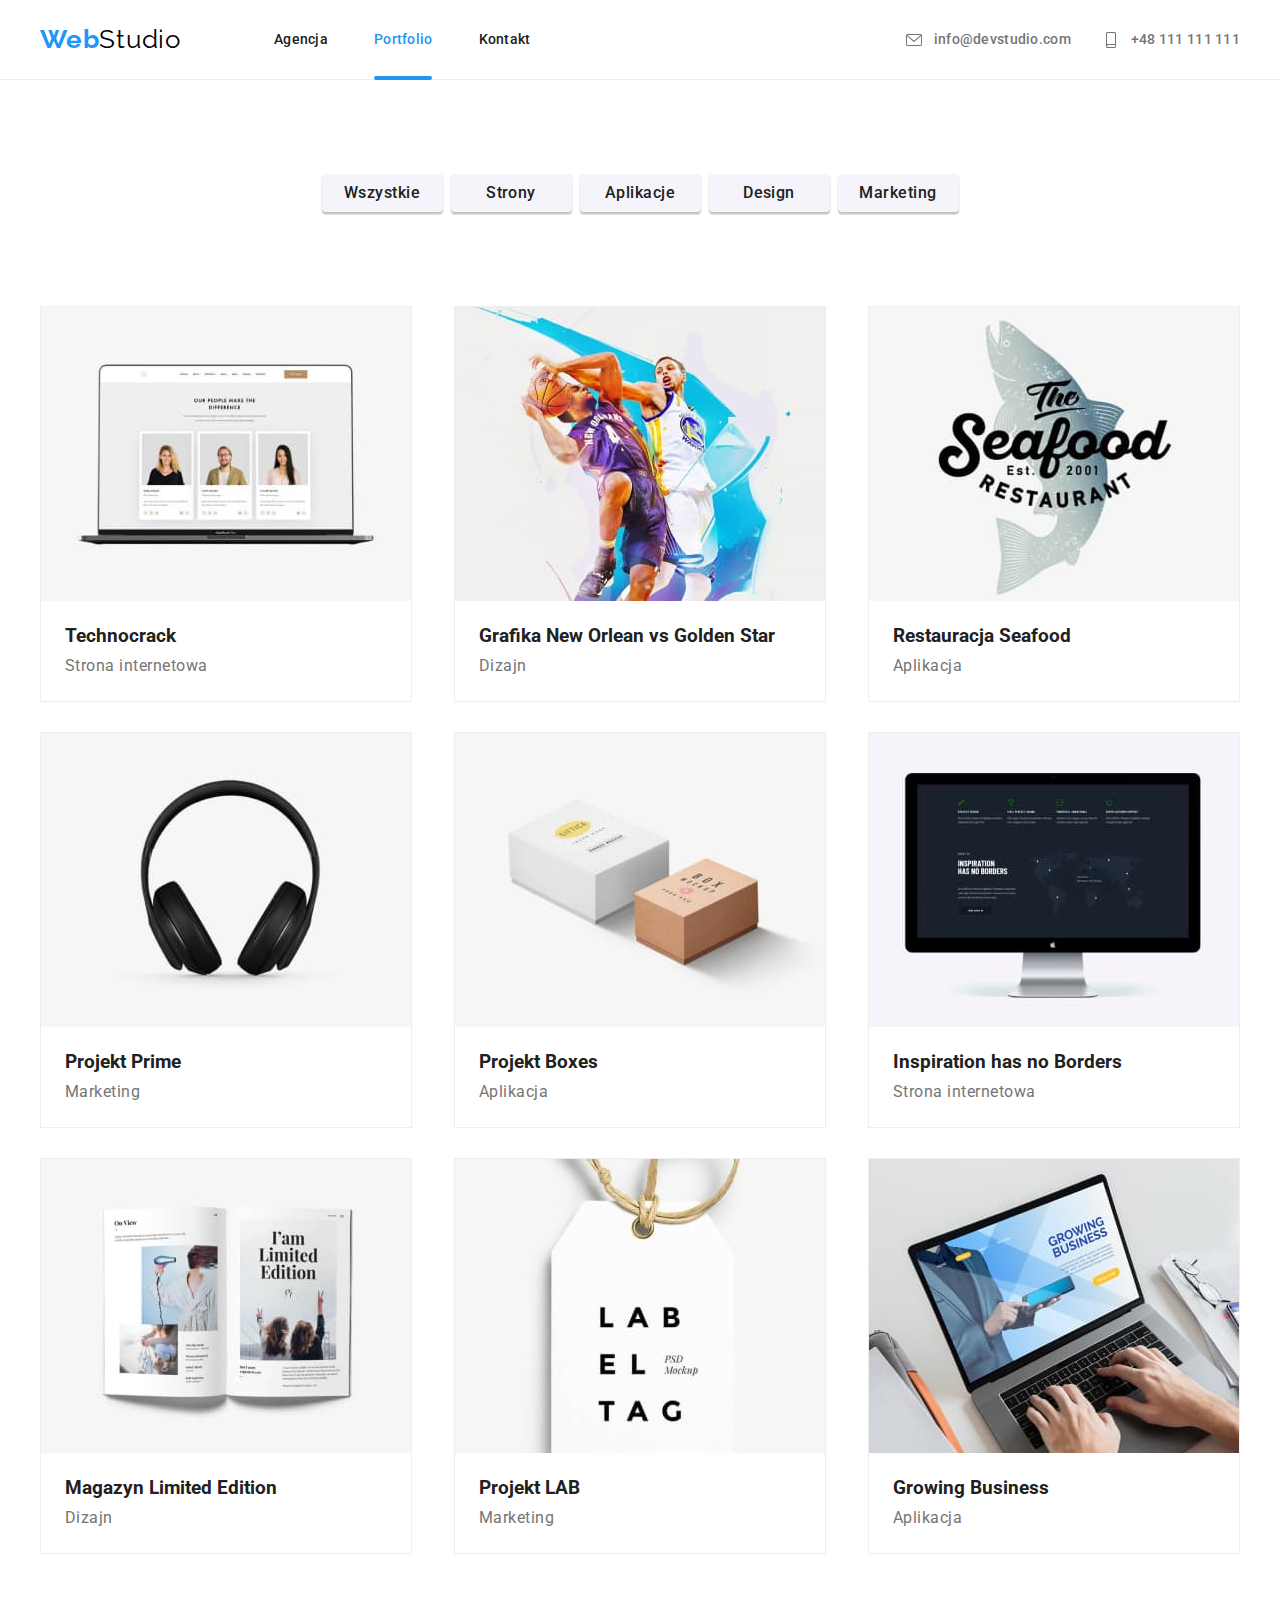
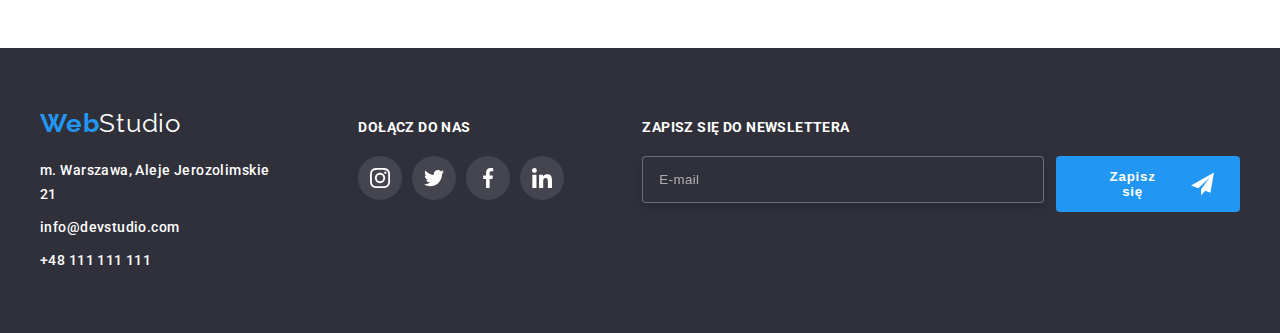
==== portfolio.html @ 6b9e2b9f "first commit" ====
<!DOCTYPE html>
<html lang="pl">
  <head>
    <title>Portfolio</title>
    <link
      rel="stylesheet"
      href="https://cdnjs.cloudflare.com/ajax/libs/modern-normalize/1.1.0/modern-normalize.min.css"
      integrity="sha512-wpPYUAdjBVSE4KJnH1VR1HeZfpl1ub8YT/NKx4PuQ5NmX2tKuGu6U/JRp5y+Y8XG2tV+wKQpNHVUX03MfMFn9Q=="
      crossorigin="anonymous"
      referrerpolicy="no-referrer"
    />
    <link rel="stylesheet" href="css/styles.css" />
    <link rel="preconnect" href="https://fonts.googleapis.com" />
    <link rel="preconnect" href="https://fonts.gstatic.com" crossorigin />
    <link
      href="https://fonts.googleapis.com/css2?family=Raleway:wght@700&family=Roboto:wght@400;500;700;900&display=swap"
      rel="stylesheet"
    />
  </head>
  <body>
    <header class="site-nav">
      <div class="container">
        <div class="main-header-wrapper">
          <div class="logo-nav-wrapper">
            <div class="logo logo__wrapper">
              <a href="" target="_blank"
                ><span class="logo__blue-part">Web</span
                ><span class="logo__black-part">Studio</span></a
              >
            </div>

            <nav>
              <ul class="nav">
                <li>
                  <a class="nav__format" href="index.html">Agencja</a>
                </li>
                <li>
                  <a
                    class="nav__format nav__format-portfolio-active"
                    href="portfolio.html"
                    >Portfolio</a
                  >
                </li>
                <li><a class="nav__format" href="">Kontakt</a></li>
              </ul>
            </nav>
          </div>

          <adress class="adress adress__wrapper">
            <a class="adress__format" href="mailto:info@devstudio.com">
              <svg width="20px" height="16px" class="icon-envelope">
                <use href="images/icons.svg#icon-envelope"></use>
              </svg>
              info@devstudio.com
            </a>

            <a class="adress__format" href="tel:+48111111111">
              <svg width="20px" height="16px" class="icon-smartphone">
                <use href="images/icons.svg#icon-smartphone"></use>
              </svg>
              +48 111 111 111
            </a>
          </adress>
        </div>
      </div>
    </header>

    <main>
      <section class="container">
        <div>
          <ul class="button-list">
            <li>
              <button
                type="button"
                class="button-portfolio button-portfolio__text"
              >
                Wszystkie
              </button>
            </li>
            <li>
              <button
                type="button"
                class="button-portfolio button-portfolio__text"
              >
                Strony
              </button>
            </li>
            <li>
              <button
                type="button"
                class="button-portfolio button-portfolio__text"
              >
                Aplikacje
              </button>
            </li>
            <li>
              <button
                type="button"
                class="button-portfolio button-portfolio__text"
              >
                Design
              </button>
            </li>
            <li>
              <button
                type="button"
                class="button-portfolio button-portfolio__text"
              >
                Marketing
              </button>
            </li>
          </ul>
        </div>
      </section>
      <section class="container">
        <ul class="portfolio-list">
          <li class="portfolio-box">
            <div class="image-wrapper">
              <img
                alt="portfolio1"
                width="370"
                height="294"
                src="images/img-portfolio-1.jpg"
              />
              <div class="portfolio-overlay">
                <p class="portfolio-overlay__text">
                  Technocrack jest popularną platformą wykorzystywaną do
                  rozpowszechniania koronawirusa. Firmy wykorzystują tę
                  platformę do celów szpiegowskich i ataków na niezabezpieczone
                  serwery konkurencji
                </p>
              </div>
            </div>
            <div class="portfolio-box-item">
              <h3 class="portfolio__title">Technocrack</h3>
              <p class="portfolio__text">Strona internetowa</p>
            </div>
          </li>
          <li class="portfolio-box">
            <div class="image-wrapper">
              <img
                alt="portfolio2"
                width="370"
                height="294"
                src="images/img-portfolio-2.jpg"
              />
              <div class="portfolio-overlay">
                <p class="portfolio-overlay__text">
                  Technocrack jest popularną platformą wykorzystywaną do
                  rozpowszechniania koronawirusa. Firmy wykorzystują tę
                  platformę do celów szpiegowskich i ataków na niezabezpieczone
                  serwery konkurencji
                </p>
              </div>
            </div>

            <div class="portfolio-box-item">
              <h3 class="portfolio__title">
                Grafika New Orlean vs Golden Star
              </h3>
              <p class="portfolio__text">Dizajn</p>
            </div>
          </li>

          <li class="portfolio-box">
            <div class="image-wrapper">
              <img
                alt="portfolio3"
                width="370"
                height="294"
                src="images/img-portfolio-3.jpg"
              />

              <div class="portfolio-overlay">
                <p class="portfolio-overlay__text">
                  Technocrack jest popularną platformą wykorzystywaną do
                  rozpowszechniania koronawirusa. Firmy wykorzystują tę
                  platformę do celów szpiegowskich i ataków na niezabezpieczone
                  serwery konkurencji
                </p>
              </div>
            </div>

            <div class="portfolio-box-item">
              <h3 class="portfolio__title">Restauracja Seafood</h3>
              <p class="portfolio__text">Aplikacja</p>
            </div>
          </li>

          <li class="portfolio-box">
            <div class="image-wrapper">
              <img
                alt="portfolio4"
                width="370"
                height="294"
                src="images/img-portfolio-4.jpg"
              />
              <div class="portfolio-overlay">
                <p class="portfolio-overlay__text">
                  Technocrack jest popularną platformą wykorzystywaną do
                  rozpowszechniania koronawirusa. Firmy wykorzystują tę
                  platformę do celów szpiegowskich i ataków na niezabezpieczone
                  serwery konkurencji
                </p>
              </div>
            </div>

            <div class="portfolio-box-item">
              <h3 class="portfolio__title">Projekt Prime</h3>
              <p class="portfolio__text">Marketing</p>
            </div>
          </li>

          <li class="portfolio-box">
            <div class="image-wrapper">
              <img
                alt="portfolio5"
                width="370"
                height="294"
                src="images/img-portfolio-5.jpg"
              />
              <div class="portfolio-overlay">
                <p class="portfolio-overlay__text">
                  Technocrack jest popularną platformą wykorzystywaną do
                  rozpowszechniania koronawirusa. Firmy wykorzystują tę
                  platformę do celów szpiegowskich i ataków na niezabezpieczone
                  serwery konkurencji
                </p>
              </div>
            </div>

            <div class="portfolio-box-item">
              <h3 class="portfolio__title">Projekt Boxes</h3>
              <p class="portfolio__text">Aplikacja</p>
            </div>
          </li>

          <li class="portfolio-box">
            <div class="image-wrapper">
              <img
                alt="portfolio6"
                width="370"
                height="294"
                src="images/img-portfolio-6.jpg"
              />
              <div class="portfolio-overlay">
                <p class="portfolio-overlay__text">
                  Technocrack jest popularną platformą wykorzystywaną do
                  rozpowszechniania koronawirusa. Firmy wykorzystują tę
                  platformę do celów szpiegowskich i ataków na niezabezpieczone
                  serwery konkurencji
                </p>
              </div>
            </div>

            <div class="portfolio-box-item">
              <h3 class="portfolio__title">Inspiration has no Borders</h3>
              <p class="portfolio__text">Strona internetowa</p>
            </div>
          </li>
          <li class="portfolio-box">
            <div class="image-wrapper">
              <img
                alt="portfolio7"
                width="370"
                height="294"
                src="images/img-portfolio-7.jpg"
              />
              <div class="portfolio-overlay">
                <p class="portfolio-overlay__text">
                  Technocrack jest popularną platformą wykorzystywaną do
                  rozpowszechniania koronawirusa. Firmy wykorzystują tę
                  platformę do celów szpiegowskich i ataków na niezabezpieczone
                  serwery konkurencji
                </p>
              </div>
            </div>

            <div class="portfolio-box-item">
              <h3 class="portfolio__title">Magazyn Limited Edition</h3>
              <p class="portfolio__text">Dizajn</p>
            </div>
          </li>
          <li class="portfolio-box">
            <div class="image-wrapper">
              <img
                alt="portfolio8"
                width="370"
                height="294"
                src="images/img-portfolio-8.jpg"
              />
              <div class="portfolio-overlay">
                <p class="portfolio-overlay__text">
                  Technocrack jest popularną platformą wykorzystywaną do
                  rozpowszechniania koronawirusa. Firmy wykorzystują tę
                  platformę do celów szpiegowskich i ataków na niezabezpieczone
                  serwery konkurencji
                </p>
              </div>
            </div>

            <div class="portfolio-box-item">
              <h3 class="portfolio__title">Projekt LAB</h3>
              <p class="portfolio__text">Marketing</p>
            </div>
          </li>
          <li class="portfolio-box">
            <div class="image-wrapper">
              <img
                alt="portfolio9"
                width="370"
                height="294"
                src="images/img-portfolio-9.jpg"
              />
              <div class="portfolio-overlay">
                <p class="portfolio-overlay__text">
                  Technocrack jest popularną platformą wykorzystywaną do
                  rozpowszechniania koronawirusa. Firmy wykorzystują tę
                  platformę do celów szpiegowskich i ataków na niezabezpieczone
                  serwery konkurencji
                </p>
              </div>
            </div>

            <div class="portfolio-box-item">
              <h3 class="portfolio__title">Growing Business</h3>
              <p class="portfolio__text">Aplikacja</p>
            </div>
          </li>
        </ul>
      </section>
    </main>

    <footer class="footer_wrapper">
      <div class="container footer_wrapper-icons">
        <div>
          <div class="logo logo__container">
            <a href="" target="_blank"
              ><span class="logo__blue-part">Web</span
              ><span class="logo__white-part">Studio</span></a
            >
          </div>
          <adress class="adress">
            <div class="adress__format-footer">
              <p>m. Warszawa, Aleje Jerozolimskie 21</p>
            </div>

            <div class="email-wrapper">
              <a class="adress__format-footer" href="mailto:info@devstudio.com"
                >info@devstudio.com</a
              >
            </div>
            <div>
              <a class="adress__format-footer" href="tel:+48111111111"
                >+48 111 111 111</a
              >
            </div>
          </adress>
        </div>
        <div>
          <p class="footer_icons-header">dołącz do nas</p>
          <div class="footer_icons-list">
            <a href="" class="footer-icons-item">
              <svg width="20" height="20">
                <use href="./images/icons.svg#icon-instagram-2"></use>
              </svg>
            </a>
            <a href="" class="footer-icons-item">
              <svg width="20" height="20">
                <use href="./images/icons.svg#icon-twitter-1"></use>
              </svg>
            </a>
            <a href="" class="footer-icons-item">
              <svg width="20" height="20">
                <use href="./images/icons.svg#icon-facebook-1"></use>
              </svg>
            </a>
            <a href="" class="footer-icons-item">
              <svg width="20" height="20">
                <use href="./images/icons.svg#icon-linkedin-1"></use>
              </svg>
            </a>
          </div>
        </div>
        <div>
          <p class="newsletter-header">zapisz się do newslettera</p>
          <div class="newsletter-form">
            <form name="signup_form" autocomplete="on">
              <fieldset>
                <label>
                  <input
                    type="email"
                    name="email"
                    placeholder="E-mail"
                    required
                  />
                </label>
                <div>
                  <button type="submit" class="button-newsletter-wrapper">
                    <div class="button-newsletter">
                      <p class="button-newsletter-text">Zapisz się</p>
                      <svg width="24" height="24">
                        <use href="./images/icon-send.svg#icon-icon-send"></use>
                      </svg>
                    </div>
                  </button>
                </div>
              </fieldset>
            </form>
          </div>
        </div>
      </div>
    </footer>
  </body>
</html>
---- css/styles.css ----
* {
  text-decoration: none;
  list-style: none;
  margin: 0;
  padding: 0;
}

body {
  font-family: "Roboto", sans-serif;
  color: var(--standard-black);
  text-decoration: none;
}

:root {
  --standard-blue: #2196f3;
  --standard-white: #ffffff;
  --standard-black: #212121;
  --dark-black: #000000;
  --light-grey: #757575;
  --background-button-color: #f5f4fa;
  --background-black-color: #2f303a;
}

.container {
  width: 1200px;
  margin: 0 auto;
}

/* LOGO START */

.logo {
  font-family: "Raleway";
  font-size: 26px;
  line-height: 1.17;
  letter-spacing: 0.03em;
}

.logo__blue-part {
  font-weight: 700;
  color: var(--standard-blue);
}

.logo__black-part {
  color: var(--dark-black);
}

.logo__white-part {
  color: var(--standard-white);
}

.logo-nav-wrapper {
  display: flex;
  flex-direction: row;
  justify-content: flex-start;
  align-items: center;
}

.logo__wrapper {
  padding: 24px 0 25px;
  margin-right: 93px;
}

/* LOGO END */

/* NAV START */

.nav {
  font-size: 14px;
  font-weight: 500;
  line-height: 1.14;
  letter-spacing: 0.02em;
  display: flex;
  gap: 46px;
  align-items: center;
}

.nav__format {
  color: var(--standard-black);
  cursor: pointer;
  transition-property: color;
  transition-duration: 250ms;
  transition-timing-function: cubic-bezier(0.4, 0, 0.2, 1);
}

.nav__format-agency-active,
.nav__format-portfolio-active {
  color: var(--standard-blue);
  position: relative;
}

.nav__format-agency-active::after {
  display: block;
  content: "";
  width: 53px;
  height: 4px;
  background: var(--standard-blue);
  border-radius: 2px;
  position: absolute;
  top: 45px;
}

.nav__format-portfolio-active::after {
  display: block;
  content: "";
  width: 58px;
  height: 4px;
  background: var(--standard-blue);
  border-radius: 2px;
  position: absolute;
  top: 45px;
}

.adress {
  font-size: 14px;
  font-weight: 500;
  line-height: 1.14;
  letter-spacing: 0.02em;
}

.adress__wrapper {
  display: flex;
  align-items: center;
  gap: 10px;
}

.adress__format {
  color: var(--light-grey);
  display: flex;
  transition-property: color, fill;
  transition-duration: 250ms;
  transition-timing-function: cubic-bezier(0.4, 0, 0.2, 1);
}

.nav__format:hover,
.nav__format:focus,
.adress__format-footer:hover,
.adress__format-footer:focus {
  color: var(--standard-blue);
}

.adress__format:hover,
.adress__format:focus {
  fill: var(--standard-blue);
  cursor: pointer;
  color: var(--standard-blue);
}

.main-header-wrapper {
  display: flex;
  flex-direction: row;
  justify-content: space-between;
}

.site-nav {
  margin-bottom: 94px;
}

.site-nav::after {
  border-bottom: 1px solid #ececec;
  content: "";
  display: block;
}

.icon-smartphone {
  fill: currentColor;
  margin-right: 10px;
  margin-left: 20px;
}

.icon-envelope {
  fill: currentColor;
  margin-right: 10px;
}

/* NAV END */

/* MAIN HEADER START*/

.main-header {
  background-image: linear-gradient(
      rgba(47, 48, 58, 0.4),
      rgba(47, 48, 58, 0.4)
    ),
    url(../images/img-background.jpg);
  text-align: center;
  max-width: 1600px;
  margin: 0 auto;
}

.main-header__text {
  color: var(--standard-white);
  text-transform: uppercase;
  font-size: 44px;
  font-weight: 900;
  line-height: 1.36;
  letter-spacing: 0.06em;
  padding-top: 200px;
  padding-left: 452px;
  padding-right: 452px;
  padding-bottom: 30px;
}

.button {
  height: 50px;
  width: 200px;
  border-radius: 4px;
  background: var(--standard-blue);
  box-shadow: 0px 4px 4px rgba(0, 0, 0, 0.15);
  border: none;
  cursor: pointer;
  margin-bottom: 200px;
}

.button__order-text {
  font-family: "Roboto", sans-serif;
  font-size: 16px;
  font-weight: 700;
  line-height: 1.875;
  letter-spacing: 0.06em;
  text-align: center;
  color: var(--standard-white);
  box-shadow: 0px 4px 4px rgba(0, 0, 0, 0.15);
  border: none;
  cursor: pointer;
}

.main-container {
  padding-bottom: 94px;
}

/* MAIN HEADER END*/

/* LOREM IPSUM START*/

.lorem-ipsum {
  font-size: 14px;
  letter-spacing: 0.03em;
}

.lorem-ipsum__header {
  font-weight: 700;
  line-height: 1.14;
  text-transform: uppercase;
}

.lorem-ipsum__text {
  font-weight: 400;
  line-height: 1.71;
  color: var(--light-grey);
}

.lorem-ipsum-container {
  display: flex;
  justify-content: space-between;
  gap: 30px;
  padding-bottom: 94px;
}

.lorem-ipsum__box--item {
  background: var(--background-button-color);
  border-radius: 4px;
  padding: 25px 102.34px;
  margin-bottom: 30px;
}

/* LOREM IPSUM END*/

/* MAIN BUSINESS START*/

.main-business {
  font-size: 36px;
  font-weight: 700;
  line-height: 1.17;
  letter-spacing: 0.03em;
  text-align: center;
  padding-bottom: 50px;
}

.main-business-container {
  display: flex;
  justify-content: space-between;
  gap: 30px;
  padding-bottom: 94px;
}

.main-business-container__img {
  position: relative;
}

.main-business-container__text {
  background: rgba(47, 48, 58, 0.8);
  font-family: "Roboto";
  font-style: normal;
  font-weight: 700;
  font-size: 14px;
  line-height: 1.14;
  letter-spacing: 0.03em;
  text-transform: uppercase;
  color: var(--standard-white);
  padding: 27px 0;
  width: 100%;
  text-align: center;
  position: absolute;
  z-index: 2;
  top: 224px;
}

/* MAIN BUSINESS END*/

/* OUR TEAM START*/

.our-team {
  font-size: 36px;
  font-weight: 700;
  line-height: 1.17;
  letter-spacing: 0.03em;
  text-align: center;
  padding-bottom: 50px;
}

.our-team-container {
  background-color: var(--background-button-color);
  padding-top: 94px;
  padding-bottom: 94px;
}

.our-team__individual {
  font-size: 16px;
  font-weight: 500;
  line-height: 1.875;
  letter-spacing: 0.03em;
  text-align: center;
  padding: 30px 0px 10px;
}

.our-team__job-title {
  font-size: 16px;
  line-height: 1.875;
  letter-spacing: 0.03em;
  text-align: center;
  color: var(--light-grey);
}

.our-team__wrapper {
  display: flex;
  justify-content: space-between;
  gap: 30px;
}

.our-team__box {
  background: var(--standard-white);
  box-shadow: 0px 1px 3px rgba(0, 0, 0, 0.12), 0px 1px 1px rgba(0, 0, 0, 0.14),
    0px 2px 1px rgba(0, 0, 0, 0.2);
  border-radius: 0px 0px 4px 4px;
}

.ourteam-icons-list {
  display: flex;
  padding-left: 32px;
  padding-top: 28px;
  gap: 10px;
  padding-bottom: 42px;
}

.ourteam-icons-item {
  height: 44px;
  width: 44px;
  background: rgba(255, 255, 255, 0.1);
  border-radius: 50%;
  fill: #afb1b8;
  display: flex;
  justify-content: center;
  align-items: center;
  transition-property: background-color, fill;
  transition-duration: 250ms;
  transition-timing-function: cubic-bezier(0.4, 0, 0.2, 1);
}

.ourteam-icons-item:hover,
.ourteam-icons-item:focus {
  background-color: var(--standard-blue);
  fill: var(--standard-white);
}

/* OUR TEAM END */

/* OUR CLIENTS START */

.our-clients {
  font-size: 36px;
  font-weight: 700;
  line-height: 1.17;
  letter-spacing: 0.03em;
  text-align: center;
  padding-bottom: 50px;
}

.our-clients-container {
  padding-top: 94px;
  padding-bottom: 94px;
}

.our-clients-list {
  display: flex;
  justify-content: space-between;
}

.our-clients-list-item {
  fill: #afb1b8;
  border: 1px solid #afb1b8;
  border-radius: 4px;
  width: 170px;
  height: 92px;
  display: flex;
  justify-content: center;
  align-items: center;
  transition-property: border-color, fill;
  transition-duration: 250ms;
  transition-timing-function: cubic-bezier(0.4, 0, 0.2, 1);
}

.our-clients-list-item:hover,
.our-clients-list-item:focus {
  cursor: pointer;
  fill: var(--standard-blue);
  border-color: var(--standard-blue);
}

/* OUR CLIENTS END */

/* FOOTER START */

.footer_wrapper {
  background-color: var(--background-black-color);
  padding: 60px 0px 60px;
}

.adress__format-footer {
  color: var(--standard-white);
  line-height: 1.71;
  letter-spacing: 0.03em;
  margin-bottom: 9px;
  transition-property: color;
  transition-duration: 250ms;
  transition-timing-function: cubic-bezier(0.4, 0, 0.2, 1);
}

.logo__container {
  margin-bottom: 20px;
}

.email-wrapper {
  margin-bottom: 9px;
}

.footer_wrapper-icons {
  display: flex;
}

.footer_icons-header {
  font-family: Roboto;
  font-size: 14px;
  font-weight: 700;
  line-height: 1.14;
  letter-spacing: 0.03em;
  text-align: left;
  color: var(--standard-white);
  text-transform: uppercase;
  margin-left: 70px;
  padding-top: 12px;
  margin-bottom: 20px;
}

.footer_icons-list {
  display: flex;
  margin-left: 70px;
  gap: 10px;
}

.footer-icons-item {
  height: 44px;
  width: 44px;
  background: rgba(255, 255, 255, 0.1);
  border-radius: 50%;
  fill: var(--standard-white);
  display: flex;
  justify-content: center;
  align-items: center;
  transition-property: background-color;
  transition-duration: 250ms;
  transition-timing-function: cubic-bezier(0.4, 0, 0.2, 1);
}

.footer-icons-item:hover,
.footer-icons-item:focus {
  background-color: var(--standard-blue);
}

.newsletter-header {
  font-family: Roboto;
  font-size: 14px;
  font-weight: 700;
  line-height: 1.14;
  letter-spacing: 0.03em;
  text-align: left;
  color: var(--standard-white);
  text-transform: uppercase;
  margin-left: 78px;
  padding-top: 12px;
  margin-bottom: 20px;
}

.newsletter-form {
  margin-left: 78px;
}

.newsletter-form input {
  width: 384px;
  border: 1px solid rgba(255, 255, 255, 0.3);
  filter: drop-shadow(0px 4px 4px rgba(0, 0, 0, 0.15));
  border-radius: 4px;
  background: #2f303a;
  padding-top: 15px;
  padding-left: 16px;
  padding-bottom: 15px;
  margin-right: 12px;
}

input::placeholder {
  line-height: 1.25;
  letter-spacing: 0.03em;
  color: rgba(255, 255, 255, 0.6);
}

fieldset {
  border: none;
  display: flex;
}

.button-newsletter-wrapper {
  background: var(--standard-blue);
  border: none;
  cursor: pointer;
  padding: 13px 26px 13px 42px;
  border-radius: 4px;
}

.button-newsletter-text {
  color: var(--standard-white);
  font-weight: 700;
  letter-spacing: 0.06em;
}

.button-newsletter {
  display: flex;
  align-items: center;
  gap: 24px;
}

/* FOOTER END */

/* PORTFOLIO START */

.portfolio-title {
  font-size: 18px;
  font-weight: 700;
  line-height: 2;
  letter-spacing: 0.06em;
  color: var(--standard-black);
}

.portfolio__text {
  color: var(--light-grey);
  font-size: 16px;
  line-height: 1.875;
  letter-spacing: 0.03em;
  margin-top: 4px;
}

.portfolio-list {
  display: flex;
  justify-content: space-between;
  flex-wrap: wrap;
  gap: 30px;
  padding-bottom: 94px;
  max-width: 1200px;
}

.portfolio-box {
  border: 1px solid #eeeeee;
  transition-property: box-shadow;
  transition-duration: 250ms;
  transition-timing-function: cubic-bezier(0.4, 0, 0.2, 1);
}

.image-wrapper {
  position: relative;
  overflow: hidden;
}

.portfolio-overlay {
  position: absolute;
  width: 370px;
  height: 300px;
  top: 0px;
  background: rgba(33, 150, 243, 0.9);
  transform: translateY(100%);
  transition: transform 250ms ease;
}

.portfolio-overlay__text {
  font-family: "Roboto";
  font-style: normal;
  font-weight: 400;
  font-size: 18px;
  line-height: 1.56;
  letter-spacing: 0.03em;
  color: var(--standard-white);
  padding: 49px 45px 49px 24px;
}

.image-wrapper:hover .portfolio-overlay {
  transform: translateY(0);
  cursor: pointer;
}

.portfolio-box-item {
  padding-top: 20px;
  padding-left: 24px;
  padding-bottom: 20px;
}

.portfolio-box:hover,
.portfolio-box:focus {
  box-shadow: 0px 1px 1px rgba(0, 0, 0, 0.12), 0px 4px 4px rgba(0, 0, 0, 0.06),
    1px 4px 6px rgba(0, 0, 0, 0.16);
}

/* PORTFOLIO END */

/* BUTTON PORTFOLIO START */

.button-list {
  display: flex;
  justify-content: center;
  gap: 8px;
  padding-bottom: 94px;
}

.button-portfolio {
  height: 38px;
  width: 121px;
  left: 510px;
  top: 174px;
  border-radius: 4px;
  box-shadow: 0px 3px 1px rgba(0, 0, 0, 0.1), 0px 1px 2px rgba(0, 0, 0, 0.08),
    0px 2px 2px rgba(0, 0, 0, 0.12);
  border: none;
  cursor: pointer;
  background: var(--background-button-color);
}

.button-portfolio__text {
  font-family: "Roboto", sans-serif;
  font-size: 16px;
  font-weight: 500;
  line-height: 1.625;
  letter-spacing: 0.03em;
  text-align: center;
  color: var(--standard-black);
  transition-property: color, background-color;
  transition-duration: 250ms;
  transition-timing-function: cubic-bezier(0.4, 0, 0.2, 1);
}

.button-portfolio__text:hover,
.button-portfolio__text:focus {
  color: var(--standard-white);
  background-color: var(--standard-blue);
}

/* BUTTON PORTFOLIO END */

/* MODAL START */

.is-hidden {
  pointer-events: none;
  visibility: hidden;
  opacity: 0;
  transition: visibility 550ms cubic-bezier(0.4, 0, 0.2, 1),
    opacity 550ms cubic-bezier(0.4, 0, 0.2, 1);
}

.modal {
  position: relative;
  box-shadow: 0px 1px 3px rgba(0, 0, 0, 0.12), 0px 1px 1px rgba(0, 0, 0, 0.14),
    0px 2px 1px rgba(0, 0, 0, 0.2);
  border-radius: 4px;
  transform: translateY(0);
  width: 528px;
  min-height: 581px;
  background-color: var(--standard-white);
  transition: transform 500ms cubic-bezier(0.4, 0, 0.2, 1);
}

.backdrop {
  position: fixed;
  display: flex;
  align-items: center;
  justify-content: center;
  left: 0;
  top: 0;
  width: 100%;
  height: 100%;
  background-color: rgba(0, 0, 0, 0.2);
}

.close-btn {
  position: absolute;
  top: 8px;
  right: 8px;
  width: 30px;
  height: 30px;
  background-color: var(--standard-white);
  border: 1px solid rgba(0, 0, 0, 0.1);
  border-radius: 50px;
  cursor: pointer;
}

.is-hidden .modal {
  transform: translateY(-150%);
}

.modal-wrapper {
  padding: 40px 40px 20px 40px;
}

.modal-form-header {
  font-size: 20px;
  font-weight: 700;
  line-height: 1.15;
  letter-spacing: 0.03em;
  text-align: center;
  margin-bottom: 12px;
}

label {
  display: flex;
  flex-direction: column;
}

label > p {
  color: var(--light-grey);
  font-size: 12px;
  line-height: 1.17;
  letter-spacing: 0.01em;
  text-align: left;
  margin-bottom: 4px;
}

textarea {
  resize: none;
  padding: 12px 16px;
  font-size: 12px;
  line-height: 1.17;
  letter-spacing: 0.01em;
  text-align: left;
  outline: none;
  transition-property: border;
  transition-duration: 250ms;
  transition-timing-function: cubic-bezier(0.4, 0, 0.2, 1);
}

.modal-form-box {
  margin-bottom: 10px;
  position: relative;
}

.modal-form-box input {
  border: 1px solid rgba(33, 33, 33, 0.2);
  border-radius: 4px;
  width: 100%;
  height: 40px;
  padding-top: 12px;
  padding-bottom: 12px;
  padding-left: 42px;
  outline: none;
  transition-property: border;
  transition-duration: 250ms;
  transition-timing-function: cubic-bezier(0.4, 0, 0.2, 1);
}

.modal-form-box textarea {
  border: 1px solid rgba(33, 33, 33, 0.2);
  border-radius: 4px;
}

.modal-form-terms {
  font-size: 14px;
  line-height: 1.71;
  letter-spacing: 0.03em;
  text-align: left;
  color: var(--light-grey);
}

.modal-form-terms-links {
  text-decoration: underline;
  color: var(--standard-blue);
}

.modal-form-button {
  width: 200px;
  height: 50px;
  background: var(--standard-blue);
  box-shadow: 0px 4px 4px rgba(0, 0, 0, 0.15);
  border-radius: 4px;
  border: none;
  color: var(--standard-white);
  display: flex;
  justify-content: center;
  align-items: center;
  cursor: pointer;
  margin-left: 25%;
  margin-top: 30px;
  margin-bottom: 20px;
  font-weight: 700;
  line-height: 1.875;
  letter-spacing: 0.06em;
  text-align: center;
}

.modal-form-box input:hover,
.modal-form-box input:focus,
textarea:hover,
textarea:focus {
  border: 1px solid var(--standard-blue);
}

.modal-form-icons {
  position: absolute;
  left: 12px;
  top: 11px;
}

.modal-form-box input + svg {
  transition-property: fill;
  transition-duration: 250ms;
  transition-timing-function: cubic-bezier(0.4, 0, 0.2, 1);
}

.modal-form-box input:hover + svg {
  fill: var(--standard-blue);
}

.modal-form-terms-wrapper {
  position: relative;
  display: flex;
  flex-direction: row;
  align-items: center;
  justify-content: center;
}

.modal-form-terms-wrapper input[type="checkbox"] {
  background: #fff;
  appearance: none;
  border: 1px solid #212121;
  width: 16px;
  height: 15px;
  border-radius: 2px;
  margin-right: 8px;
  margin-bottom: 5px;
}

.modal-form-terms-wrapper input[type="checkbox"]::before {
  content: "";
  width: 16px;
  height: 15px;
  background-color: var(--standard-blue);
  border-radius: 2px;
  display: block;
  position: absolute;
  left: 15px;
  top: 4px;
  opacity: 0;
}

.modal-form-terms-wrapper svg {
  position: absolute;
  top: 40%;
  left: 17px;
  transform: translateY(-50%);
  opacity: 0;
}

.modal-form-terms-wrapper input[type="checkbox"]:checked + svg {
  opacity: 1;
  fill: var(--standard-white);
}

.modal-form-terms-wrapper input[type="checkbox"]:checked::before {
  opacity: 1;
}

/* MODAL END */
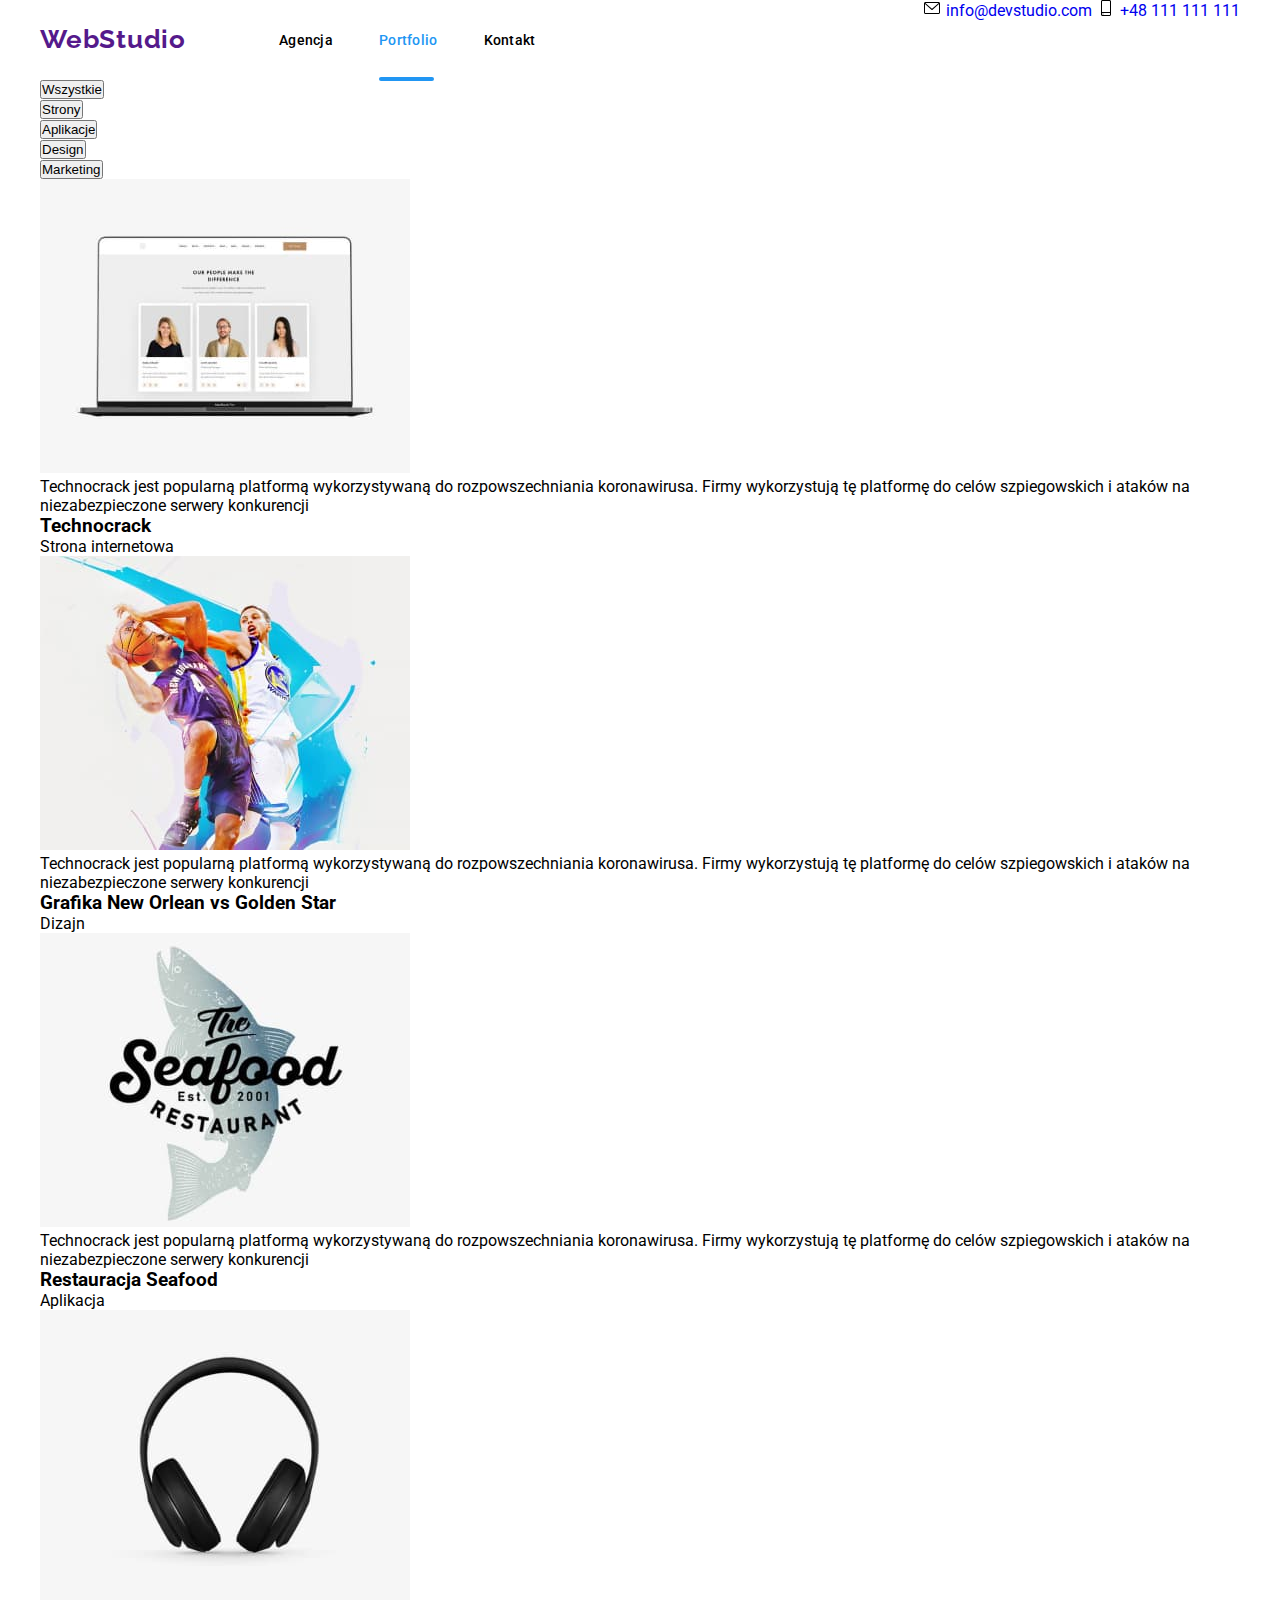
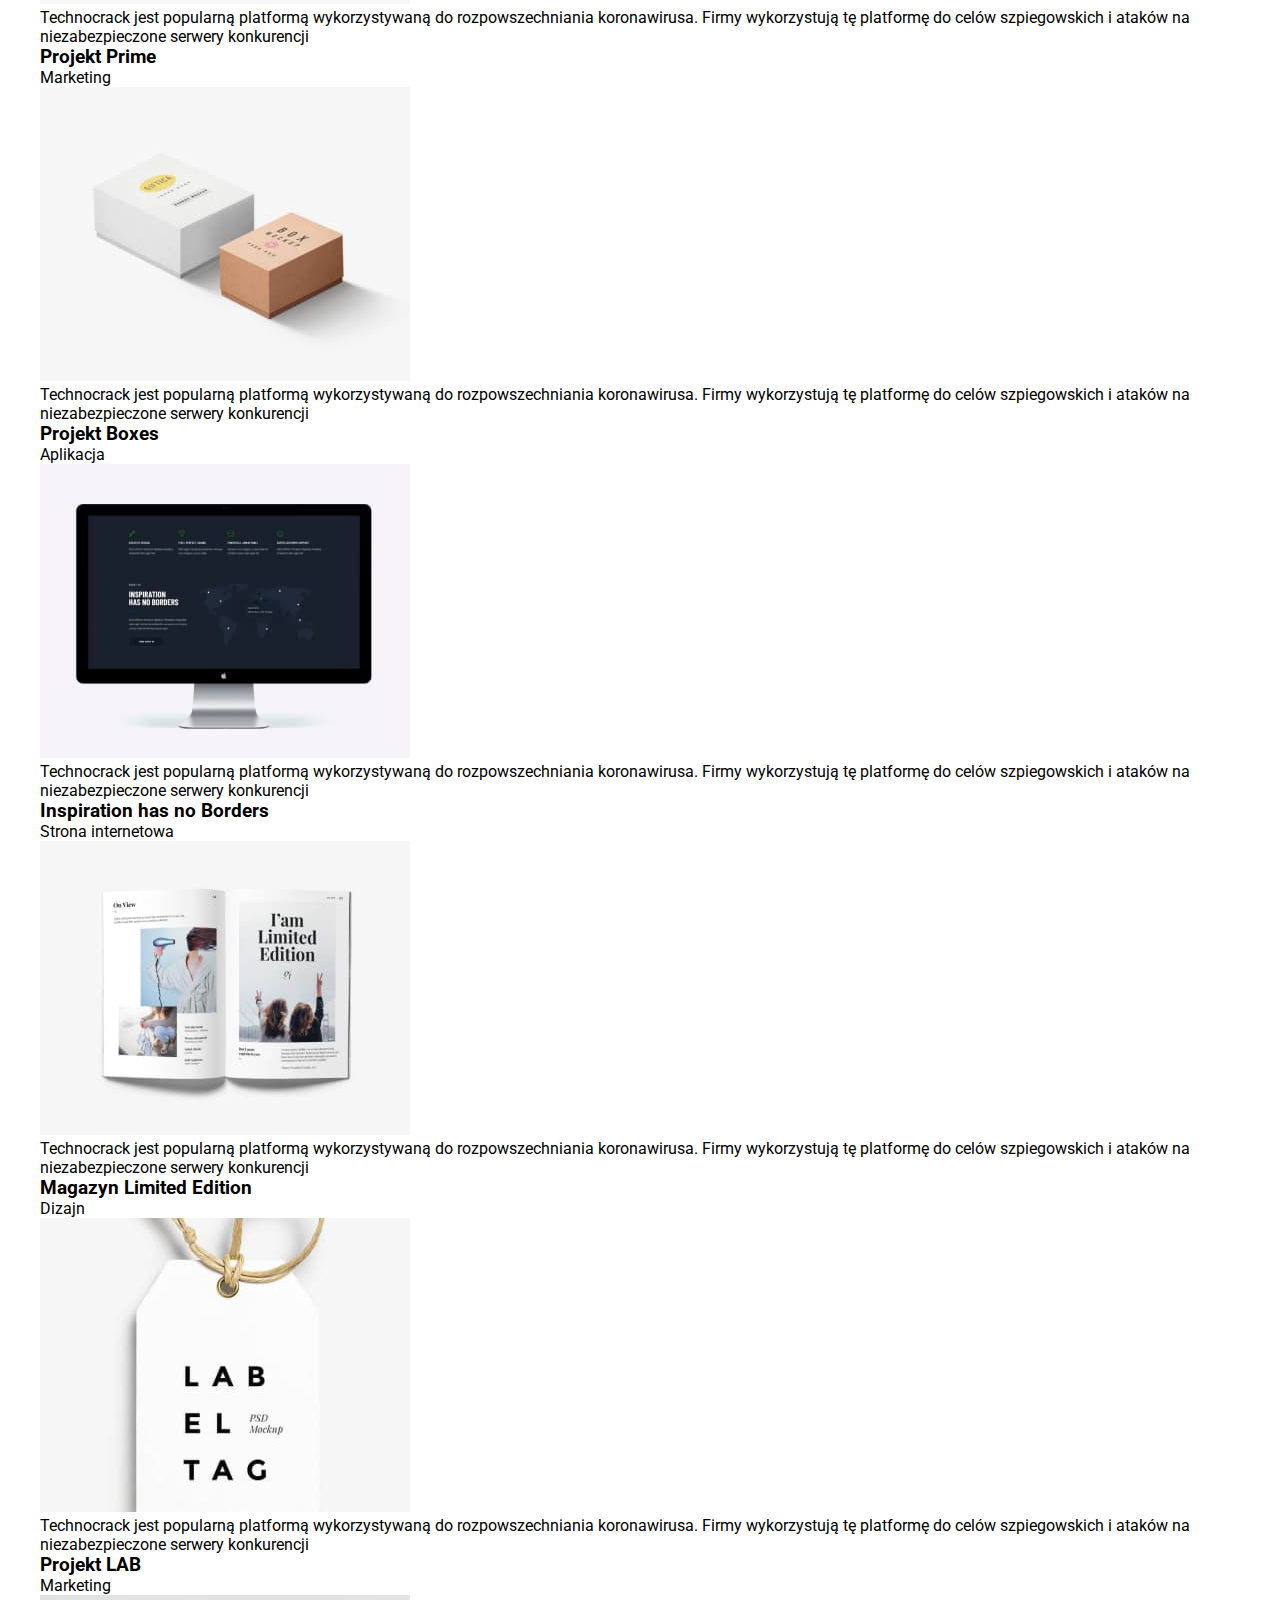
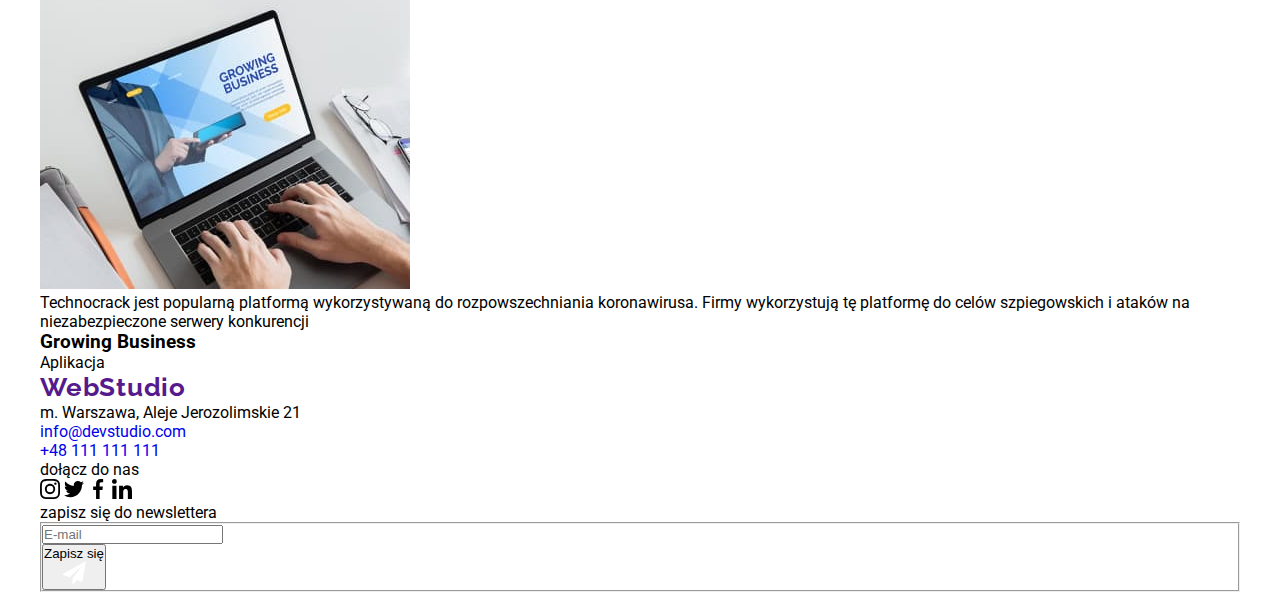
==== commit da860c89: "edits" ====
--- a/portfolio.html
+++ b/portfolio.html
@@ -9,7 +9,7 @@
       crossorigin="anonymous"
       referrerpolicy="no-referrer"
     />
-    <link rel="stylesheet" href="css/styles.css" />
+    <link rel="stylesheet" href="css/main.min.css" />
     <link rel="preconnect" href="https://fonts.googleapis.com" />
     <link rel="preconnect" href="https://fonts.gstatic.com" crossorigin />
     <link
@@ -36,7 +36,7 @@
                 </li>
                 <li>
                   <a
-                    class="nav__format nav__format-portfolio-active"
+                    class="nav__format nav__format--portfolio-active"
                     href="portfolio.html"
                     >Portfolio</a
                   >
--- a/css/main.min.css
+++ b/css/main.min.css
@@ -0,0 +1,126 @@
+.logo {
+  display: -webkit-box;
+  display: -ms-flexbox;
+  display: flex;
+}
+
+.main-header-wrapper {
+  display: -webkit-box;
+  display: -ms-flexbox;
+  display: flex;
+  -webkit-box-orient: horizontal;
+  -webkit-box-direction: normal;
+      -ms-flex-direction: row;
+          flex-direction: row;
+  -webkit-box-pack: justify;
+      -ms-flex-pack: justify;
+          justify-content: space-between;
+}
+
+.nav {
+  display: -webkit-box;
+  display: -ms-flexbox;
+  display: flex;
+  gap: 46px;
+  -webkit-box-align: center;
+      -ms-flex-align: center;
+          align-items: center;
+}
+.nav__format {
+  font-size: 14px;
+  font-weight: 500;
+  line-height: 1.14;
+  letter-spacing: 0.02em;
+  color: var(--standard-black);
+  cursor: pointer;
+  -webkit-transition-property: color;
+  transition-property: color;
+  -webkit-transition-duration: 250ms;
+          transition-duration: 250ms;
+  -webkit-transition-timing-function: cubic-bezier(0.4, 0, 0.2, 1);
+          transition-timing-function: cubic-bezier(0.4, 0, 0.2, 1);
+}
+.nav__format--agency-active {
+  color: #2196f3;
+  position: relative;
+}
+.nav__format--agency-active::after {
+  display: block;
+  content: "";
+  width: 55px;
+  height: 4px;
+  background: #2196f3;
+  border-radius: 2px;
+  position: absolute;
+  top: 45px;
+}
+.nav__format--portfolio-active {
+  color: #2196f3;
+  position: relative;
+}
+.nav__format--portfolio-active::after {
+  display: block;
+  content: "";
+  width: 55px;
+  height: 4px;
+  background: #2196f3;
+  border-radius: 2px;
+  position: absolute;
+  top: 45px;
+}
+
+.logo-nav-wrapper {
+  display: -webkit-box;
+  display: -ms-flexbox;
+  display: flex;
+  -webkit-box-orient: horizontal;
+  -webkit-box-direction: normal;
+      -ms-flex-direction: row;
+          flex-direction: row;
+  -webkit-box-pack: start;
+      -ms-flex-pack: start;
+          justify-content: flex-start;
+  -webkit-box-align: center;
+      -ms-flex-align: center;
+          align-items: center;
+  padding: 24px 0 25px;
+  gap: 93px;
+}
+
+.logo {
+  font-family: "Raleway";
+  font-size: 26px;
+  line-height: 1.17;
+  letter-spacing: 0.03em;
+  font-weight: 700;
+}
+.logo__text {
+  color: #212121;
+}
+.logo__text--blue {
+  color: #2196f3;
+}
+.logo__text--black {
+  color: #212121;
+}
+.logo__text--white {
+  color: #ffffff;
+}
+
+.container {
+  width: 1200px;
+  margin: 0 auto;
+}
+
+* {
+  text-decoration: none;
+  list-style: none;
+  margin: 0;
+  padding: 0;
+}
+
+body {
+  font-family: "Roboto", sans-serif;
+  color: var(--standard-black);
+  text-decoration: none;
+}/*# sourceMappingURL=main.min.css.map */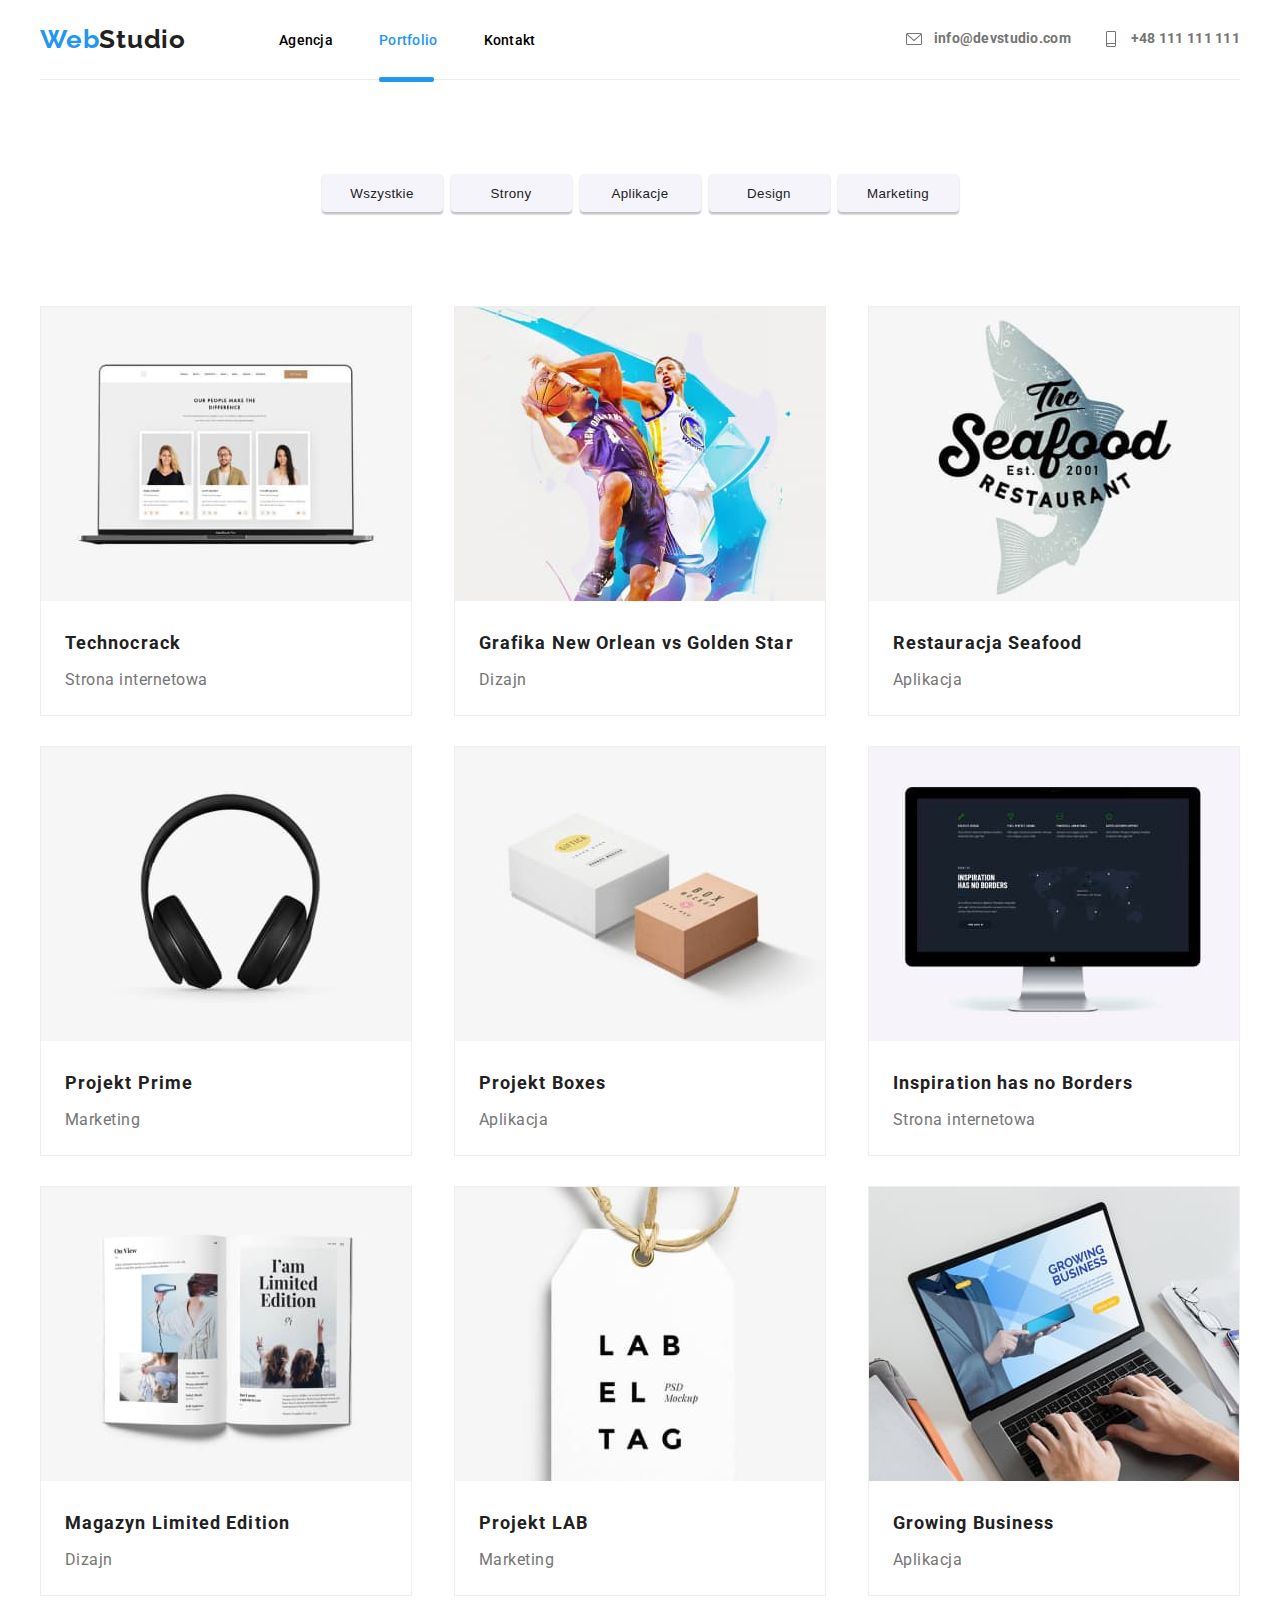
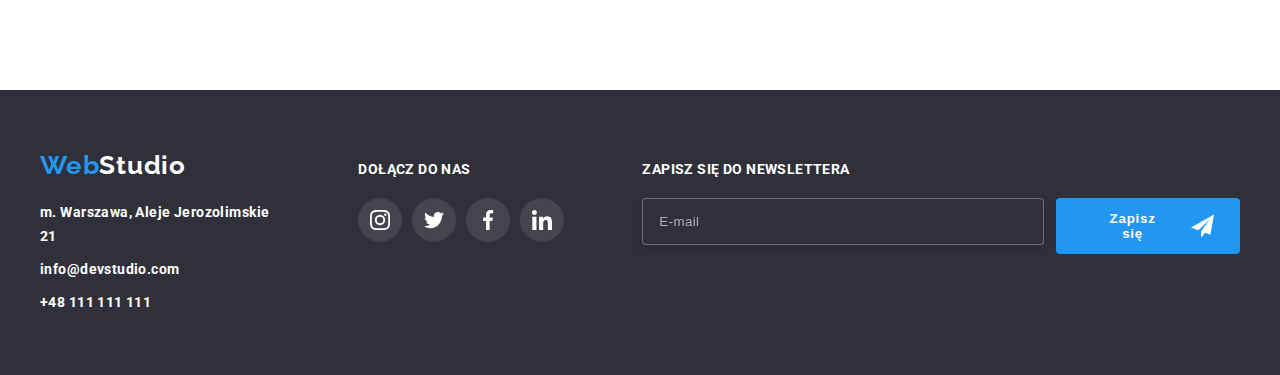
==== commit 3bc79cf0: "edits" ====
--- a/portfolio.html
+++ b/portfolio.html
@@ -18,61 +18,59 @@
     />
   </head>
   <body>
-    <header class="site-nav">
-      <div class="container">
-        <div class="main-header-wrapper">
-          <div class="logo-nav-wrapper">
-            <div class="logo logo__wrapper">
-              <a href="" target="_blank"
-                ><span class="logo__blue-part">Web</span
-                ><span class="logo__black-part">Studio</span></a
-              >
-            </div>
-
-            <nav>
-              <ul class="nav">
-                <li>
-                  <a class="nav__format" href="index.html">Agencja</a>
-                </li>
-                <li>
-                  <a
-                    class="nav__format nav__format--portfolio-active"
-                    href="portfolio.html"
-                    >Portfolio</a
-                  >
-                </li>
-                <li><a class="nav__format" href="">Kontakt</a></li>
-              </ul>
-            </nav>
+    <header class="container site-nav">
+      <div class="main-header-wrapper">
+        <div class="logo-nav-wrapper">
+          <div class="logo">
+            <a href="" target="_blank"
+              ><span class="logo__text logo__text--blue">Web</span
+              ><span class="logo__text">Studio</span></a
+            >
           </div>
 
-          <adress class="adress adress__wrapper">
-            <a class="adress__format" href="mailto:info@devstudio.com">
-              <svg width="20px" height="16px" class="icon-envelope">
-                <use href="images/icons.svg#icon-envelope"></use>
-              </svg>
-              info@devstudio.com
-            </a>
-
-            <a class="adress__format" href="tel:+48111111111">
-              <svg width="20px" height="16px" class="icon-smartphone">
-                <use href="images/icons.svg#icon-smartphone"></use>
-              </svg>
-              +48 111 111 111
-            </a>
-          </adress>
+          <nav>
+            <ul class="nav">
+              <li>
+                <a class="nav__format" href="index.html">Agencja</a>
+              </li>
+              <li>
+                <a
+                  class="nav__format nav__format--portfolio-active"
+                  href="portfolio.html"
+                  >Portfolio</a
+                >
+              </li>
+              <li><a class="nav__format" href="">Kontakt</a></li>
+            </ul>
+          </nav>
         </div>
+
+        <adress class="adress">
+          <a class="adress__format" href="mailto:info@devstudio.com">
+            <svg width="20px" height="16px" class="adress__icon">
+              <use href="images/icons.svg#icon-envelope"></use>
+            </svg>
+            info@devstudio.com
+          </a>
+
+          <a class="adress__format" href="tel:+48111111111">
+            <svg width="20px" height="16px" class="adress__icon">
+              <use href="images/icons.svg#icon-smartphone"></use>
+            </svg>
+            +48 111 111 111
+          </a>
+        </adress>
       </div>
     </header>
 
     <main>
       <section class="container">
         <div>
-          <ul class="button-list">
+          <ul class="portfolio__button">
             <li>
               <button
                 type="button"
-                class="button-portfolio button-portfolio__text"
+                class="portfolio__button--format portfolio__button--text"
               >
                 Wszystkie
               </button>
@@ -80,7 +78,7 @@
             <li>
               <button
                 type="button"
-                class="button-portfolio button-portfolio__text"
+                class="portfolio__button--format portfolio__button--text"
               >
                 Strony
               </button>
@@ -88,7 +86,7 @@
             <li>
               <button
                 type="button"
-                class="button-portfolio button-portfolio__text"
+                class="portfolio__button--format portfolio__button--text"
               >
                 Aplikacje
               </button>
@@ -96,7 +94,7 @@
             <li>
               <button
                 type="button"
-                class="button-portfolio button-portfolio__text"
+                class="portfolio__button--format portfolio__button--text"
               >
                 Design
               </button>
@@ -104,7 +102,7 @@
             <li>
               <button
                 type="button"
-                class="button-portfolio button-portfolio__text"
+                class="portfolio__button--format portfolio__button--text"
               >
                 Marketing
               </button>
@@ -113,48 +111,48 @@
         </div>
       </section>
       <section class="container">
-        <ul class="portfolio-list">
-          <li class="portfolio-box">
-            <div class="image-wrapper">
+        <ul class="portfolio">
+          <li class="portfolio__box">
+            <div class="portfolio__image">
               <img
                 alt="portfolio1"
                 width="370"
                 height="294"
                 src="images/img-portfolio-1.jpg"
               />
-              <div class="portfolio-overlay">
-                <p class="portfolio-overlay__text">
-                  Technocrack jest popularną platformą wykorzystywaną do
-                  rozpowszechniania koronawirusa. Firmy wykorzystują tę
-                  platformę do celów szpiegowskich i ataków na niezabezpieczone
-                  serwery konkurencji
-                </p>
-              </div>
-            </div>
-            <div class="portfolio-box-item">
+              <div class="portfolio__overlay">
+                <p class="portfolio__overlay--text">
+                  Technocrack jest popularną platformą wykorzystywaną do
+                  rozpowszechniania koronawirusa. Firmy wykorzystują tę
+                  platformę do celów szpiegowskich i ataków na niezabezpieczone
+                  serwery konkurencji
+                </p>
+              </div>
+            </div>
+            <div class="portfolio__box--item">
               <h3 class="portfolio__title">Technocrack</h3>
               <p class="portfolio__text">Strona internetowa</p>
             </div>
           </li>
-          <li class="portfolio-box">
-            <div class="image-wrapper">
+          <li class="portfolio__box">
+            <div class="portfolio__image">
               <img
                 alt="portfolio2"
                 width="370"
                 height="294"
                 src="images/img-portfolio-2.jpg"
               />
-              <div class="portfolio-overlay">
-                <p class="portfolio-overlay__text">
-                  Technocrack jest popularną platformą wykorzystywaną do
-                  rozpowszechniania koronawirusa. Firmy wykorzystują tę
-                  platformę do celów szpiegowskich i ataków na niezabezpieczone
-                  serwery konkurencji
-                </p>
-              </div>
-            </div>
-
-            <div class="portfolio-box-item">
+              <div class="portfolio__overlay">
+                <p class="portfolio__overlay--text">
+                  Technocrack jest popularną platformą wykorzystywaną do
+                  rozpowszechniania koronawirusa. Firmy wykorzystują tę
+                  platformę do celów szpiegowskich i ataków na niezabezpieczone
+                  serwery konkurencji
+                </p>
+              </div>
+            </div>
+
+            <div class="portfolio__box--item">
               <h3 class="portfolio__title">
                 Grafika New Orlean vs Golden Star
               </h3>
@@ -162,8 +160,8 @@
             </div>
           </li>
 
-          <li class="portfolio-box">
-            <div class="image-wrapper">
+          <li class="portfolio__box">
+            <div class="portfolio__image">
               <img
                 alt="portfolio3"
                 width="370"
@@ -171,158 +169,158 @@
                 src="images/img-portfolio-3.jpg"
               />
 
-              <div class="portfolio-overlay">
-                <p class="portfolio-overlay__text">
-                  Technocrack jest popularną platformą wykorzystywaną do
-                  rozpowszechniania koronawirusa. Firmy wykorzystują tę
-                  platformę do celów szpiegowskich i ataków na niezabezpieczone
-                  serwery konkurencji
-                </p>
-              </div>
-            </div>
-
-            <div class="portfolio-box-item">
+              <div class="portfolio__overlay">
+                <p class="portfolio__overlay--text">
+                  Technocrack jest popularną platformą wykorzystywaną do
+                  rozpowszechniania koronawirusa. Firmy wykorzystują tę
+                  platformę do celów szpiegowskich i ataków na niezabezpieczone
+                  serwery konkurencji
+                </p>
+              </div>
+            </div>
+
+            <div class="portfolio__box--item">
               <h3 class="portfolio__title">Restauracja Seafood</h3>
               <p class="portfolio__text">Aplikacja</p>
             </div>
           </li>
 
-          <li class="portfolio-box">
-            <div class="image-wrapper">
+          <li class="portfolio__box">
+            <div class="portfolio__image">
               <img
                 alt="portfolio4"
                 width="370"
                 height="294"
                 src="images/img-portfolio-4.jpg"
               />
-              <div class="portfolio-overlay">
-                <p class="portfolio-overlay__text">
-                  Technocrack jest popularną platformą wykorzystywaną do
-                  rozpowszechniania koronawirusa. Firmy wykorzystują tę
-                  platformę do celów szpiegowskich i ataków na niezabezpieczone
-                  serwery konkurencji
-                </p>
-              </div>
-            </div>
-
-            <div class="portfolio-box-item">
+              <div class="portfolio__overlay">
+                <p class="portfolio__overlay--text">
+                  Technocrack jest popularną platformą wykorzystywaną do
+                  rozpowszechniania koronawirusa. Firmy wykorzystują tę
+                  platformę do celów szpiegowskich i ataków na niezabezpieczone
+                  serwery konkurencji
+                </p>
+              </div>
+            </div>
+
+            <div class="portfolio__box--item">
               <h3 class="portfolio__title">Projekt Prime</h3>
               <p class="portfolio__text">Marketing</p>
             </div>
           </li>
 
-          <li class="portfolio-box">
-            <div class="image-wrapper">
+          <li class="portfolio__box">
+            <div class="portfolio__image">
               <img
                 alt="portfolio5"
                 width="370"
                 height="294"
                 src="images/img-portfolio-5.jpg"
               />
-              <div class="portfolio-overlay">
-                <p class="portfolio-overlay__text">
-                  Technocrack jest popularną platformą wykorzystywaną do
-                  rozpowszechniania koronawirusa. Firmy wykorzystują tę
-                  platformę do celów szpiegowskich i ataków na niezabezpieczone
-                  serwery konkurencji
-                </p>
-              </div>
-            </div>
-
-            <div class="portfolio-box-item">
+              <div class="portfolio__overlay">
+                <p class="portfolio__overlay--text">
+                  Technocrack jest popularną platformą wykorzystywaną do
+                  rozpowszechniania koronawirusa. Firmy wykorzystują tę
+                  platformę do celów szpiegowskich i ataków na niezabezpieczone
+                  serwery konkurencji
+                </p>
+              </div>
+            </div>
+
+            <div class="portfolio__box--item">
               <h3 class="portfolio__title">Projekt Boxes</h3>
               <p class="portfolio__text">Aplikacja</p>
             </div>
           </li>
 
-          <li class="portfolio-box">
-            <div class="image-wrapper">
+          <li class="portfolio__box">
+            <div class="portfolio__image">
               <img
                 alt="portfolio6"
                 width="370"
                 height="294"
                 src="images/img-portfolio-6.jpg"
               />
-              <div class="portfolio-overlay">
-                <p class="portfolio-overlay__text">
-                  Technocrack jest popularną platformą wykorzystywaną do
-                  rozpowszechniania koronawirusa. Firmy wykorzystują tę
-                  platformę do celów szpiegowskich i ataków na niezabezpieczone
-                  serwery konkurencji
-                </p>
-              </div>
-            </div>
-
-            <div class="portfolio-box-item">
+              <div class="portfolio__overlay">
+                <p class="portfolio__overlay--text">
+                  Technocrack jest popularną platformą wykorzystywaną do
+                  rozpowszechniania koronawirusa. Firmy wykorzystują tę
+                  platformę do celów szpiegowskich i ataków na niezabezpieczone
+                  serwery konkurencji
+                </p>
+              </div>
+            </div>
+
+            <div class="portfolio__box--item">
               <h3 class="portfolio__title">Inspiration has no Borders</h3>
               <p class="portfolio__text">Strona internetowa</p>
             </div>
           </li>
-          <li class="portfolio-box">
-            <div class="image-wrapper">
+          <li class="portfolio__box">
+            <div class="portfolio__image">
               <img
                 alt="portfolio7"
                 width="370"
                 height="294"
                 src="images/img-portfolio-7.jpg"
               />
-              <div class="portfolio-overlay">
-                <p class="portfolio-overlay__text">
-                  Technocrack jest popularną platformą wykorzystywaną do
-                  rozpowszechniania koronawirusa. Firmy wykorzystują tę
-                  platformę do celów szpiegowskich i ataków na niezabezpieczone
-                  serwery konkurencji
-                </p>
-              </div>
-            </div>
-
-            <div class="portfolio-box-item">
+              <div class="portfolio__overlay">
+                <p class="portfolio__overlay--text">
+                  Technocrack jest popularną platformą wykorzystywaną do
+                  rozpowszechniania koronawirusa. Firmy wykorzystują tę
+                  platformę do celów szpiegowskich i ataków na niezabezpieczone
+                  serwery konkurencji
+                </p>
+              </div>
+            </div>
+
+            <div class="portfolio__box--item">
               <h3 class="portfolio__title">Magazyn Limited Edition</h3>
               <p class="portfolio__text">Dizajn</p>
             </div>
           </li>
-          <li class="portfolio-box">
-            <div class="image-wrapper">
+          <li class="portfolio__box">
+            <div class="portfolio__image">
               <img
                 alt="portfolio8"
                 width="370"
                 height="294"
                 src="images/img-portfolio-8.jpg"
               />
-              <div class="portfolio-overlay">
-                <p class="portfolio-overlay__text">
-                  Technocrack jest popularną platformą wykorzystywaną do
-                  rozpowszechniania koronawirusa. Firmy wykorzystują tę
-                  platformę do celów szpiegowskich i ataków na niezabezpieczone
-                  serwery konkurencji
-                </p>
-              </div>
-            </div>
-
-            <div class="portfolio-box-item">
+              <div class="portfolio__overlay">
+                <p class="portfolio__overlay--text">
+                  Technocrack jest popularną platformą wykorzystywaną do
+                  rozpowszechniania koronawirusa. Firmy wykorzystują tę
+                  platformę do celów szpiegowskich i ataków na niezabezpieczone
+                  serwery konkurencji
+                </p>
+              </div>
+            </div>
+
+            <div class="portfolio__box--item">
               <h3 class="portfolio__title">Projekt LAB</h3>
               <p class="portfolio__text">Marketing</p>
             </div>
           </li>
-          <li class="portfolio-box">
-            <div class="image-wrapper">
+          <li class="portfolio__box">
+            <div class="portfolio__image">
               <img
                 alt="portfolio9"
                 width="370"
                 height="294"
                 src="images/img-portfolio-9.jpg"
               />
-              <div class="portfolio-overlay">
-                <p class="portfolio-overlay__text">
-                  Technocrack jest popularną platformą wykorzystywaną do
-                  rozpowszechniania koronawirusa. Firmy wykorzystują tę
-                  platformę do celów szpiegowskich i ataków na niezabezpieczone
-                  serwery konkurencji
-                </p>
-              </div>
-            </div>
-
-            <div class="portfolio-box-item">
+              <div class="portfolio__overlay">
+                <p class="portfolio__overlay--text">
+                  Technocrack jest popularną platformą wykorzystywaną do
+                  rozpowszechniania koronawirusa. Firmy wykorzystują tę
+                  platformę do celów szpiegowskich i ataków na niezabezpieczone
+                  serwery konkurencji
+                </p>
+              </div>
+            </div>
+
+            <div class="portfolio__box--item">
               <h3 class="portfolio__title">Growing Business</h3>
               <p class="portfolio__text">Aplikacja</p>
             </div>
@@ -331,51 +329,51 @@
       </section>
     </main>
 
-    <footer class="footer_wrapper">
-      <div class="container footer_wrapper-icons">
+    <footer class="footer">
+      <div class="container footer__container">
         <div>
-          <div class="logo logo__container">
+          <div class="logo logo__footer">
             <a href="" target="_blank"
-              ><span class="logo__blue-part">Web</span
-              ><span class="logo__white-part">Studio</span></a
+              ><span class="logo__text--blue">Web</span
+              ><span class="logo__text--white">Studio</span></a
             >
           </div>
-          <adress class="adress">
-            <div class="adress__format-footer">
+          <adress>
+            <div class="adress__format--footer">
               <p>m. Warszawa, Aleje Jerozolimskie 21</p>
             </div>
 
             <div class="email-wrapper">
-              <a class="adress__format-footer" href="mailto:info@devstudio.com"
+              <a class="adress__format--footer" href="mailto:info@devstudio.com"
                 >info@devstudio.com</a
               >
             </div>
             <div>
-              <a class="adress__format-footer" href="tel:+48111111111"
+              <a class="adress__format--footer" href="tel:+48111111111"
                 >+48 111 111 111</a
               >
             </div>
           </adress>
         </div>
         <div>
-          <p class="footer_icons-header">dołącz do nas</p>
-          <div class="footer_icons-list">
-            <a href="" class="footer-icons-item">
+          <p class="footer__icons--text">dołącz do nas</p>
+          <div class="footer__icons">
+            <a href="" class="footer__icons--item">
               <svg width="20" height="20">
                 <use href="./images/icons.svg#icon-instagram-2"></use>
               </svg>
             </a>
-            <a href="" class="footer-icons-item">
+            <a href="" class="footer__icons--item">
               <svg width="20" height="20">
                 <use href="./images/icons.svg#icon-twitter-1"></use>
               </svg>
             </a>
-            <a href="" class="footer-icons-item">
+            <a href="" class="footer__icons--item">
               <svg width="20" height="20">
                 <use href="./images/icons.svg#icon-facebook-1"></use>
               </svg>
             </a>
-            <a href="" class="footer-icons-item">
+            <a href="" class="footer__icons--item">
               <svg width="20" height="20">
                 <use href="./images/icons.svg#icon-linkedin-1"></use>
               </svg>
@@ -383,8 +381,8 @@
           </div>
         </div>
         <div>
-          <p class="newsletter-header">zapisz się do newslettera</p>
-          <div class="newsletter-form">
+          <p class="newsletter__header">zapisz się do newslettera</p>
+          <div class="newsletter">
             <form name="signup_form" autocomplete="on">
               <fieldset>
                 <label>
@@ -396,9 +394,9 @@
                   />
                 </label>
                 <div>
-                  <button type="submit" class="button-newsletter-wrapper">
-                    <div class="button-newsletter">
-                      <p class="button-newsletter-text">Zapisz się</p>
+                  <button type="submit" class="newsletter__button">
+                    <div class="newsletter__button--format">
+                      <p class="newsletter__button--text">Zapisz się</p>
                       <svg width="24" height="24">
                         <use href="./images/icon-send.svg#icon-icon-send"></use>
                       </svg>
--- a/css/main.min.css
+++ b/css/main.min.css
@@ -1,9 +1,3 @@
-.logo {
-  display: -webkit-box;
-  display: -ms-flexbox;
-  display: flex;
-}
-
 .main-header-wrapper {
   display: -webkit-box;
   display: -ms-flexbox;
@@ -40,15 +34,15 @@
   -webkit-transition-timing-function: cubic-bezier(0.4, 0, 0.2, 1);
           transition-timing-function: cubic-bezier(0.4, 0, 0.2, 1);
 }
-.nav__format--agency-active {
+.nav__format--agency-active, .nav__format--portfolio-active::after {
   color: #2196f3;
   position: relative;
 }
-.nav__format--agency-active::after {
+.nav__format--agency-active::after, .nav__format--portfolio-active::after {
   display: block;
   content: "";
   width: 55px;
-  height: 4px;
+  height: 5px;
   background: #2196f3;
   border-radius: 2px;
   position: absolute;
@@ -58,15 +52,8 @@
   color: #2196f3;
   position: relative;
 }
-.nav__format--portfolio-active::after {
-  display: block;
-  content: "";
-  width: 55px;
-  height: 4px;
-  background: #2196f3;
-  border-radius: 2px;
-  position: absolute;
-  top: 45px;
+.nav__format:hover, .nav__format:focus {
+  color: #2196f3;
 }
 
 .logo-nav-wrapper {
@@ -94,6 +81,9 @@
   letter-spacing: 0.03em;
   font-weight: 700;
 }
+.logo__footer {
+  margin-bottom: 20px;
+}
 .logo__text {
   color: #212121;
 }
@@ -123,4 +113,565 @@
   font-family: "Roboto", sans-serif;
   color: var(--standard-black);
   text-decoration: none;
+}
+
+.main-container {
+  padding-bottom: 94px;
+}
+
+.main-header {
+  background-image: -webkit-gradient(linear, left top, left bottom, from(rgba(47, 48, 58, 0.4)), to(rgba(47, 48, 58, 0.4))), url(../images/img-background.jpg);
+  background-image: linear-gradient(rgba(47, 48, 58, 0.4), rgba(47, 48, 58, 0.4)), url(../images/img-background.jpg);
+  text-align: center;
+  max-width: 1600px;
+  margin: 0 auto;
+}
+.main-header__text {
+  color: #ffffff;
+  text-transform: uppercase;
+  font-size: 44px;
+  font-weight: 900;
+  line-height: 1.36;
+  letter-spacing: 0.06em;
+  padding-top: 200px;
+  padding-left: 452px;
+  padding-right: 452px;
+  padding-bottom: 30px;
+}
+.main-header__button {
+  height: 50px;
+  width: 200px;
+  border-radius: 4px;
+  background: #2196f3;
+  -webkit-box-shadow: 0px 4px 4px rgba(0, 0, 0, 0.15);
+          box-shadow: 0px 4px 4px rgba(0, 0, 0, 0.15);
+  border: none;
+  cursor: pointer;
+  margin-bottom: 200px;
+}
+.main-header__button--text {
+  font-family: "Roboto", sans-serif;
+  font-weight: 700;
+  line-height: 1.875;
+  letter-spacing: 0.06em;
+  text-align: center;
+  color: #ffffff;
+  -webkit-box-shadow: 0px 4px 4px rgba(0, 0, 0, 0.15);
+          box-shadow: 0px 4px 4px rgba(0, 0, 0, 0.15);
+  border: none;
+  cursor: pointer;
+}
+
+.lorem-ipsum {
+  display: -webkit-box;
+  display: -ms-flexbox;
+  display: flex;
+  -webkit-box-pack: justify;
+      -ms-flex-pack: justify;
+          justify-content: space-between;
+  gap: 30px;
+  padding-bottom: 94px;
+}
+.lorem-ipsum__box {
+  background: #f5f4fa;
+  border-radius: 4px;
+  padding: 25px 102.34px;
+  margin-bottom: 30px;
+}
+.lorem-ipsum__text {
+  font-size: 14px;
+  letter-spacing: 0.03em;
+  font-weight: 700;
+  line-height: 1.14;
+  text-transform: uppercase;
+}
+.lorem-ipsum__text--desc {
+  font-weight: 400;
+  line-height: 1.71;
+  color: #757575;
+  text-transform: inherit;
+}
+
+.main-business {
+  display: -webkit-box;
+  display: -ms-flexbox;
+  display: flex;
+  -webkit-box-pack: justify;
+      -ms-flex-pack: justify;
+          justify-content: space-between;
+  gap: 30px;
+  padding-bottom: 94px;
+}
+.main-business__img {
+  position: relative;
+}
+.main-business__text {
+  font-size: 36px;
+  font-weight: 700;
+  line-height: 1.17;
+  letter-spacing: 0.03em;
+  text-align: center;
+  padding-bottom: 50px;
+}
+.main-business__text--desc {
+  background: rgba(47, 48, 58, 0.8);
+  font-weight: 700;
+  font-size: 14px;
+  line-height: 1.14;
+  letter-spacing: 0.03em;
+  text-transform: uppercase;
+  color: #ffffff;
+  padding: 27px 0;
+  width: 100%;
+  text-align: center;
+  position: absolute;
+  z-index: 2;
+  top: 224px;
+}
+
+.our-team {
+  background-color: #f5f4fa;
+  padding-top: 94px;
+  padding-bottom: 94px;
+}
+.our-team__text {
+  font-size: 36px;
+  font-weight: 700;
+  line-height: 1.17;
+  letter-spacing: 0.03em;
+  text-align: center;
+  padding-bottom: 50px;
+}
+.our-team__text--individual {
+  font-weight: 500;
+  line-height: 1.875;
+  letter-spacing: 0.03em;
+  text-align: center;
+  padding: 30px 0px 10px;
+}
+.our-team__text--job {
+  line-height: 1.875;
+  letter-spacing: 0.03em;
+  text-align: center;
+  color: #757575;
+}
+.our-team__wrapper {
+  display: -webkit-box;
+  display: -ms-flexbox;
+  display: flex;
+  -webkit-box-pack: justify;
+      -ms-flex-pack: justify;
+          justify-content: space-between;
+  gap: 30px;
+}
+.our-team__box {
+  background: #ffffff;
+  -webkit-box-shadow: 0px 1px 3px rgba(0, 0, 0, 0.12), 0px 1px 1px rgba(0, 0, 0, 0.14), 0px 2px 1px rgba(0, 0, 0, 0.2);
+          box-shadow: 0px 1px 3px rgba(0, 0, 0, 0.12), 0px 1px 1px rgba(0, 0, 0, 0.14), 0px 2px 1px rgba(0, 0, 0, 0.2);
+  border-radius: 0px 0px 4px 4px;
+}
+.our-team__icons {
+  display: -webkit-box;
+  display: -ms-flexbox;
+  display: flex;
+  padding-left: 32px;
+  padding-top: 28px;
+  gap: 10px;
+  padding-bottom: 42px;
+}
+.our-team__icons--item {
+  height: 44px;
+  width: 44px;
+  background: rgba(255, 255, 255, 0.1);
+  border-radius: 50%;
+  fill: #afb1b8;
+  display: -webkit-box;
+  display: -ms-flexbox;
+  display: flex;
+  -webkit-box-pack: center;
+      -ms-flex-pack: center;
+          justify-content: center;
+  -webkit-box-align: center;
+      -ms-flex-align: center;
+          align-items: center;
+  -webkit-transition-property: background-color, fill;
+  transition-property: background-color, fill;
+  -webkit-transition-duration: 250ms;
+          transition-duration: 250ms;
+  -webkit-transition-timing-function: cubic-bezier(0.4, 0, 0.2, 1);
+          transition-timing-function: cubic-bezier(0.4, 0, 0.2, 1);
+}
+.our-team__icons--item:hover, .our-team__icons--item:focus {
+  background-color: #2196f3;
+  fill: #ffffff;
+}
+
+.our-clients {
+  padding-top: 94px;
+  padding-bottom: 94px;
+}
+.our-clients__text {
+  font-size: 36px;
+  font-weight: 700;
+  line-height: 1.17;
+  letter-spacing: 0.03em;
+  text-align: center;
+  padding-bottom: 50px;
+}
+.our-clients__list {
+  display: -webkit-box;
+  display: -ms-flexbox;
+  display: flex;
+  -webkit-box-pack: justify;
+      -ms-flex-pack: justify;
+          justify-content: space-between;
+}
+.our-clients__list--item {
+  fill: #afb1b8;
+  border: 1px solid #afb1b8;
+  border-radius: 4px;
+  width: 170px;
+  height: 92px;
+  display: -webkit-box;
+  display: -ms-flexbox;
+  display: flex;
+  -webkit-box-pack: center;
+      -ms-flex-pack: center;
+          justify-content: center;
+  -webkit-box-align: center;
+      -ms-flex-align: center;
+          align-items: center;
+  -webkit-transition-property: border-color, fill;
+  transition-property: border-color, fill;
+  -webkit-transition-duration: 250ms;
+          transition-duration: 250ms;
+  -webkit-transition-timing-function: cubic-bezier(0.4, 0, 0.2, 1);
+          transition-timing-function: cubic-bezier(0.4, 0, 0.2, 1);
+}
+.our-clients__list--item:hover, .our-clients__list--item:focus {
+  fill: #2196f3;
+  border-color: #2196f3;
+}
+
+.footer {
+  background-color: #2f303a;
+  padding: 60px 0px 60px;
+}
+.footer__container {
+  display: -webkit-box;
+  display: -ms-flexbox;
+  display: flex;
+}
+
+.email-wrapper {
+  margin-bottom: 9px;
+}
+
+.footer__icons {
+  display: -webkit-box;
+  display: -ms-flexbox;
+  display: flex;
+  margin-left: 70px;
+  gap: 10px;
+}
+.footer__icons--text {
+  font-family: Roboto;
+  font-size: 14px;
+  font-weight: 700;
+  line-height: 1.14;
+  letter-spacing: 0.03em;
+  text-align: left;
+  color: #ffffff;
+  text-transform: uppercase;
+  margin-left: 70px;
+  padding-top: 12px;
+  margin-bottom: 20px;
+}
+.footer__icons--item {
+  height: 44px;
+  width: 44px;
+  background: rgba(255, 255, 255, 0.1);
+  border-radius: 50%;
+  fill: #ffffff;
+  display: -webkit-box;
+  display: -ms-flexbox;
+  display: flex;
+  -webkit-box-pack: center;
+      -ms-flex-pack: center;
+          justify-content: center;
+  -webkit-box-align: center;
+      -ms-flex-align: center;
+          align-items: center;
+  -webkit-transition-property: background-color;
+  transition-property: background-color;
+  -webkit-transition-duration: 250ms;
+          transition-duration: 250ms;
+  -webkit-transition-timing-function: cubic-bezier(0.4, 0, 0.2, 1);
+          transition-timing-function: cubic-bezier(0.4, 0, 0.2, 1);
+}
+.footer__icons--item:hover, .footer__icons--item:focus {
+  background-color: #2196f3;
+}
+
+fieldset {
+  border: none;
+  display: -webkit-box;
+  display: -ms-flexbox;
+  display: flex;
+}
+
+.newsletter {
+  margin-left: 78px;
+}
+.newsletter__header {
+  font-family: Roboto;
+  font-size: 14px;
+  font-weight: 700;
+  line-height: 1.14;
+  letter-spacing: 0.03em;
+  text-align: left;
+  color: #ffffff;
+  text-transform: uppercase;
+  margin-left: 78px;
+  padding-top: 12px;
+  margin-bottom: 20px;
+}
+.newsletter__button {
+  background: #2196f3;
+  border: none;
+  cursor: pointer;
+  padding: 13px 26px 13px 42px;
+  border-radius: 4px;
+}
+.newsletter__button--text {
+  color: #ffffff;
+  font-weight: 700;
+  letter-spacing: 0.06em;
+}
+.newsletter__button--format {
+  display: -webkit-box;
+  display: -ms-flexbox;
+  display: flex;
+  -webkit-box-align: center;
+      -ms-flex-align: center;
+          align-items: center;
+  gap: 24px;
+}
+.newsletter input {
+  width: 384px;
+  border: 1px solid rgba(255, 255, 255, 0.3);
+  -webkit-filter: drop-shadow(0px 4px 4px rgba(0, 0, 0, 0.15));
+          filter: drop-shadow(0px 4px 4px rgba(0, 0, 0, 0.15));
+  border-radius: 4px;
+  background: #2f303a;
+  padding-top: 15px;
+  padding-left: 16px;
+  padding-bottom: 15px;
+  margin-right: 12px;
+}
+.newsletter input::-webkit-input-placeholder {
+  line-height: 1.25;
+  letter-spacing: 0.03em;
+  color: rgba(255, 255, 255, 0.6);
+}
+.newsletter input::-moz-placeholder {
+  line-height: 1.25;
+  letter-spacing: 0.03em;
+  color: rgba(255, 255, 255, 0.6);
+}
+.newsletter input:-ms-input-placeholder {
+  line-height: 1.25;
+  letter-spacing: 0.03em;
+  color: rgba(255, 255, 255, 0.6);
+}
+.newsletter input::-ms-input-placeholder {
+  line-height: 1.25;
+  letter-spacing: 0.03em;
+  color: rgba(255, 255, 255, 0.6);
+}
+.newsletter input::placeholder {
+  line-height: 1.25;
+  letter-spacing: 0.03em;
+  color: rgba(255, 255, 255, 0.6);
+}
+
+.adress {
+  display: -webkit-box;
+  display: -ms-flexbox;
+  display: flex;
+  -webkit-box-align: center;
+      -ms-flex-align: center;
+          align-items: center;
+  gap: 30px;
+  padding: 24px 0 25px;
+}
+.adress__format {
+  font-size: 14px;
+  font-weight: 700;
+  line-height: 1.14;
+  letter-spacing: 0.02em;
+  color: #757575;
+  display: -webkit-box;
+  display: -ms-flexbox;
+  display: flex;
+  -webkit-transition-property: color, fill;
+  transition-property: color, fill;
+  -webkit-transition-duration: 250ms;
+          transition-duration: 250ms;
+  -webkit-transition-timing-function: cubic-bezier(0.4, 0, 0.2, 1);
+          transition-timing-function: cubic-bezier(0.4, 0, 0.2, 1);
+}
+.adress__format:hover, .adress__format:focus {
+  fill: #2196f3;
+  cursor: pointer;
+  color: #2196f3;
+}
+.adress__format--footer {
+  font-size: 14px;
+  font-weight: 700;
+  line-height: 1.14;
+  letter-spacing: 0.02em;
+  color: #ffffff;
+  line-height: 1.71;
+  letter-spacing: 0.03em;
+  margin-bottom: 9px;
+  -webkit-transition-property: color;
+  transition-property: color;
+  -webkit-transition-duration: 250ms;
+          transition-duration: 250ms;
+  -webkit-transition-timing-function: cubic-bezier(0.4, 0, 0.2, 1);
+          transition-timing-function: cubic-bezier(0.4, 0, 0.2, 1);
+}
+.adress__format--footer:hover, .adress__format--footer:focus {
+  cursor: pointer;
+  color: #2196f3;
+}
+.adress__icon {
+  fill: currentColor;
+  margin-right: 10px;
+}
+
+.site-nav {
+  margin-bottom: 94px;
+}
+.site-nav::after {
+  border-bottom: 1px solid #ececec;
+  content: "";
+  display: block;
+}
+
+.portfolio {
+  display: -webkit-box;
+  display: -ms-flexbox;
+  display: flex;
+  -webkit-box-pack: justify;
+      -ms-flex-pack: justify;
+          justify-content: space-between;
+  -ms-flex-wrap: wrap;
+      flex-wrap: wrap;
+  gap: 30px;
+  padding-bottom: 94px;
+  max-width: 1200px;
+}
+.portfolio__box {
+  border: 1px solid #eeeeee;
+  -webkit-transition-property: -webkit-box-shadow;
+  transition-property: -webkit-box-shadow;
+  transition-property: box-shadow;
+  transition-property: box-shadow, -webkit-box-shadow;
+  -webkit-transition-duration: 250ms;
+          transition-duration: 250ms;
+  -webkit-transition-timing-function: cubic-bezier(0.4, 0, 0.2, 1);
+          transition-timing-function: cubic-bezier(0.4, 0, 0.2, 1);
+}
+.portfolio__box--item {
+  padding-top: 20px;
+  padding-left: 24px;
+  padding-bottom: 20px;
+}
+.portfolio__box:hover, .portfolio__box:focus {
+  -webkit-box-shadow: 0px 1px 1px rgba(0, 0, 0, 0.12), 0px 4px 4px rgba(0, 0, 0, 0.06), 1px 4px 6px rgba(0, 0, 0, 0.16);
+          box-shadow: 0px 1px 1px rgba(0, 0, 0, 0.12), 0px 4px 4px rgba(0, 0, 0, 0.06), 1px 4px 6px rgba(0, 0, 0, 0.16);
+}
+.portfolio__image {
+  position: relative;
+  overflow: hidden;
+}
+.portfolio__overlay {
+  position: absolute;
+  width: 370px;
+  height: 300px;
+  top: 0px;
+  background: rgba(33, 150, 243, 0.9);
+  -webkit-transform: translateY(100%);
+          transform: translateY(100%);
+  -webkit-transition: -webkit-transform 250ms ease;
+  transition: -webkit-transform 250ms ease;
+  transition: transform 250ms ease;
+  transition: transform 250ms ease, -webkit-transform 250ms ease;
+}
+.portfolio__overlay--text {
+  font-size: 18px;
+  line-height: 1.56;
+  letter-spacing: 0.03em;
+  color: #ffffff;
+  padding: 49px 45px 49px 24px;
+}
+.portfolio__title {
+  font-size: 18px;
+  font-weight: 700;
+  line-height: 2;
+  letter-spacing: 0.06em;
+  color: #212121;
+}
+.portfolio__text {
+  color: #757575;
+  line-height: 1.875;
+  letter-spacing: 0.03em;
+  margin-top: 4px;
+}
+.portfolio__button {
+  display: -webkit-box;
+  display: -ms-flexbox;
+  display: flex;
+  -webkit-box-pack: center;
+      -ms-flex-pack: center;
+          justify-content: center;
+  gap: 8px;
+  padding-bottom: 94px;
+}
+.portfolio__button--format {
+  height: 38px;
+  width: 121px;
+  left: 510px;
+  top: 174px;
+  border-radius: 4px;
+  -webkit-box-shadow: 0px 3px 1px rgba(0, 0, 0, 0.1), 0px 1px 2px rgba(0, 0, 0, 0.08), 0px 2px 2px rgba(0, 0, 0, 0.12);
+          box-shadow: 0px 3px 1px rgba(0, 0, 0, 0.1), 0px 1px 2px rgba(0, 0, 0, 0.08), 0px 2px 2px rgba(0, 0, 0, 0.12);
+  border: none;
+  cursor: pointer;
+  background: #f5f4fa;
+}
+.portfolio__button--text {
+  font-weight: 500;
+  line-height: 1.625;
+  letter-spacing: 0.03em;
+  text-align: center;
+  color: #212121;
+  -webkit-transition-property: color, background-color;
+  transition-property: color, background-color;
+  -webkit-transition-duration: 250ms;
+          transition-duration: 250ms;
+  -webkit-transition-timing-function: cubic-bezier(0.4, 0, 0.2, 1);
+          transition-timing-function: cubic-bezier(0.4, 0, 0.2, 1);
+}
+.portfolio__button--text:hover, .portfolio__button--text:focus {
+  color: #ffffff;
+  background-color: #2196f3;
+}
+
+.portfolio__image:hover .portfolio__overlay {
+  -webkit-transform: translateY(0);
+          transform: translateY(0);
+  cursor: pointer;
 }/*# sourceMappingURL=main.min.css.map */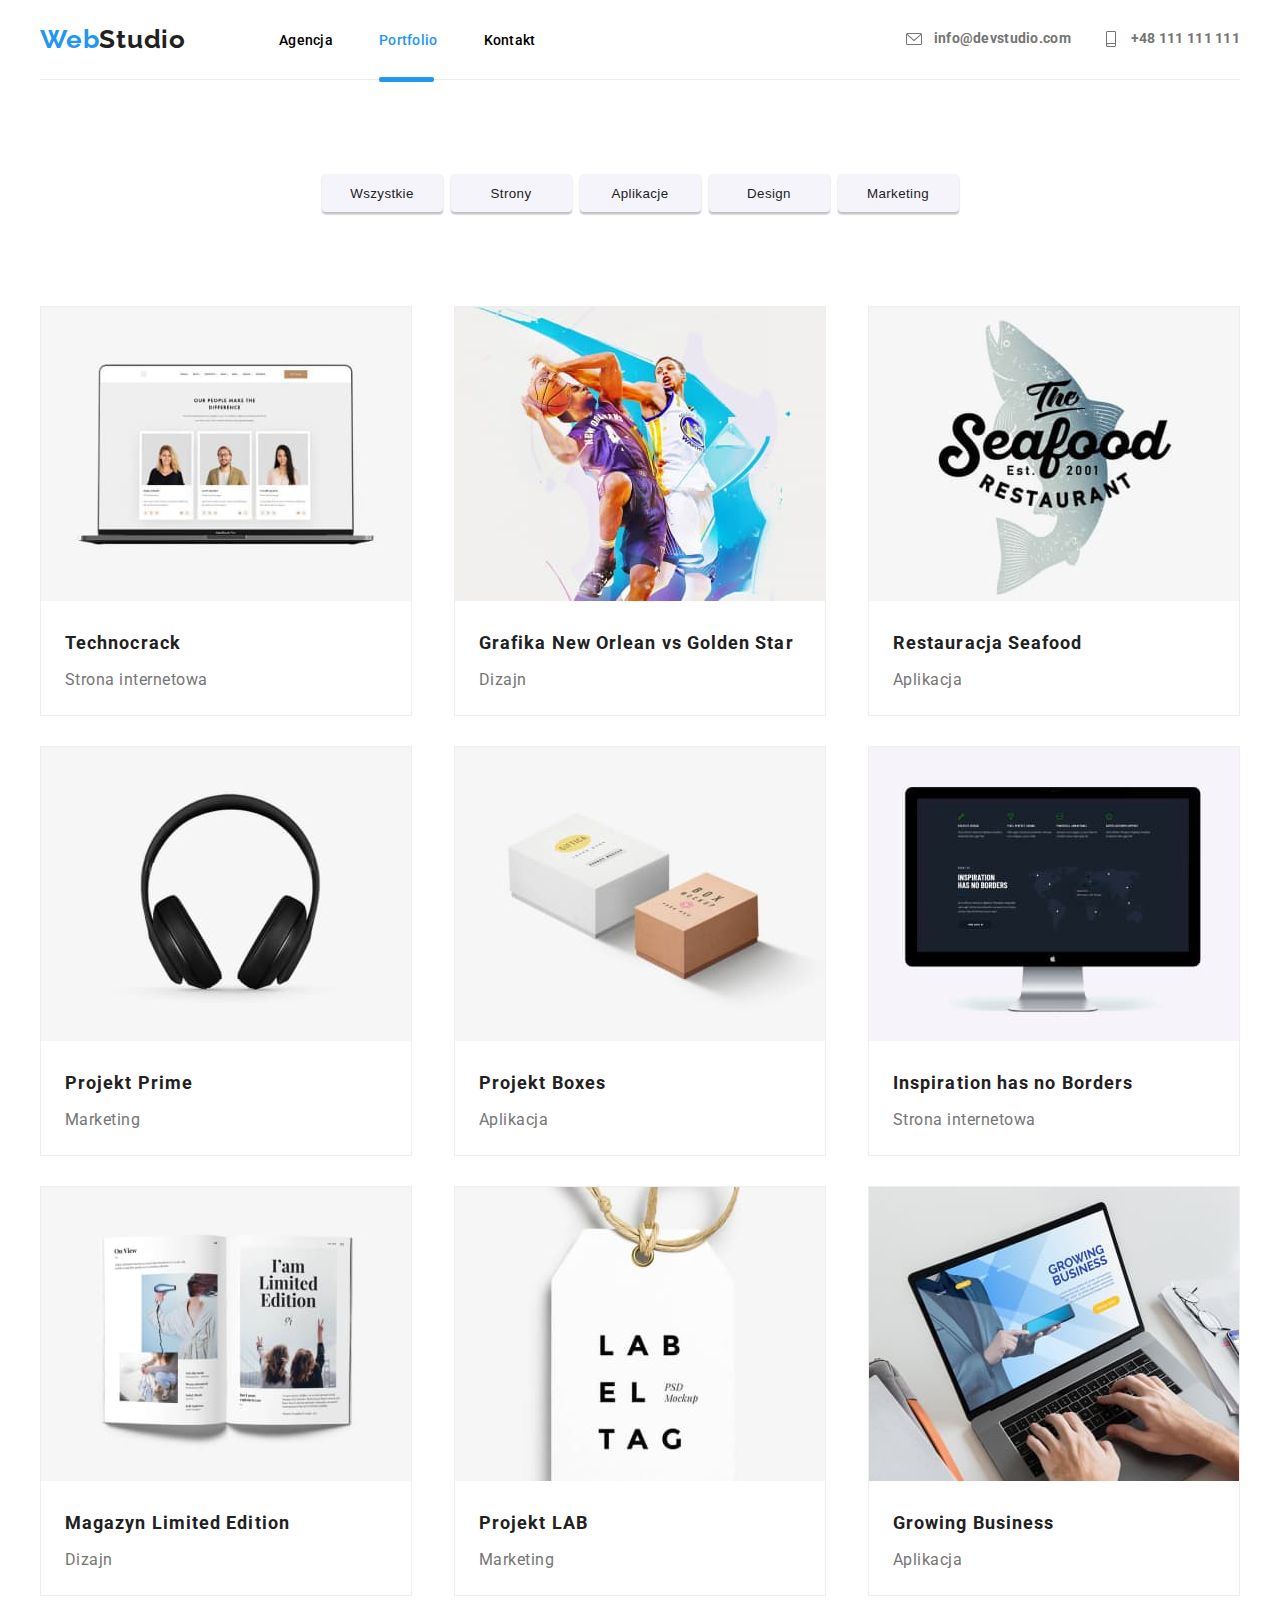
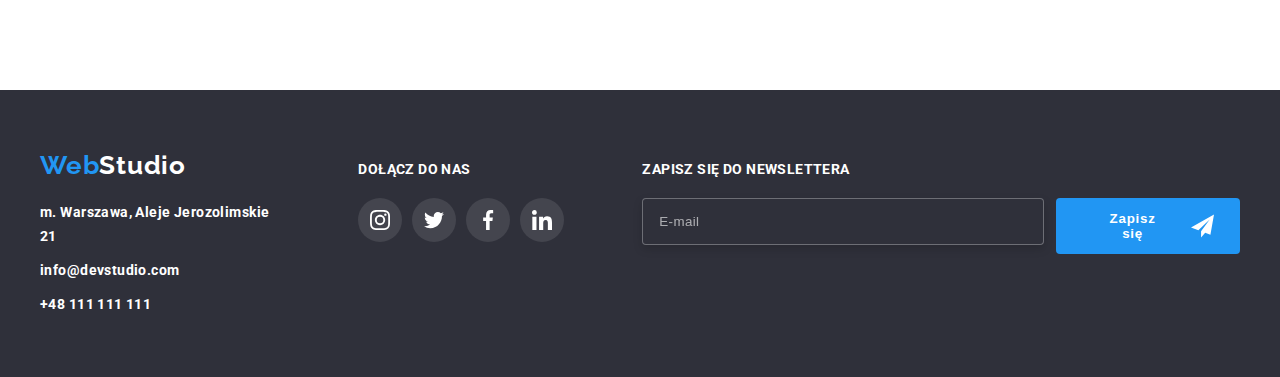
==== commit 8580b620: "edits" ====
--- a/portfolio.html
+++ b/portfolio.html
@@ -18,9 +18,9 @@
     />
   </head>
   <body>
-    <header class="container site-nav">
-      <div class="main-header-wrapper">
-        <div class="logo-nav-wrapper">
+    <header class="container container__underline">
+      <div class="container__header">
+        <div class="logo__nav-wrapper">
           <div class="logo">
             <a href="" target="_blank"
               ><span class="logo__text logo__text--blue">Web</span
@@ -338,18 +338,18 @@
               ><span class="logo__text--white">Studio</span></a
             >
           </div>
-          <adress>
-            <div class="adress__format--footer">
+          <adress class="adress__footer">
+            <div class="adress__footer--text">
               <p>m. Warszawa, Aleje Jerozolimskie 21</p>
             </div>
 
-            <div class="email-wrapper">
-              <a class="adress__format--footer" href="mailto:info@devstudio.com"
+            <div>
+              <a class="adress__footer--text" href="mailto:info@devstudio.com"
                 >info@devstudio.com</a
               >
             </div>
             <div>
-              <a class="adress__format--footer" href="tel:+48111111111"
+              <a class="adress__footer--text" href="tel:+48111111111"
                 >+48 111 111 111</a
               >
             </div>
@@ -384,13 +384,14 @@
           <p class="newsletter__header">zapisz się do newslettera</p>
           <div class="newsletter">
             <form name="signup_form" autocomplete="on">
-              <fieldset>
+              <fieldset class="newsletter__box">
                 <label>
                   <input
                     type="email"
                     name="email"
                     placeholder="E-mail"
                     required
+                    class="newsletter__input"
                   />
                 </label>
                 <div>
--- a/css/main.min.css
+++ b/css/main.min.css
@@ -1,16 +1,3 @@
-.main-header-wrapper {
-  display: -webkit-box;
-  display: -ms-flexbox;
-  display: flex;
-  -webkit-box-orient: horizontal;
-  -webkit-box-direction: normal;
-      -ms-flex-direction: row;
-          flex-direction: row;
-  -webkit-box-pack: justify;
-      -ms-flex-pack: justify;
-          justify-content: space-between;
-}
-
 .nav {
   display: -webkit-box;
   display: -ms-flexbox;
@@ -56,7 +43,14 @@
   color: #2196f3;
 }
 
-.logo-nav-wrapper {
+.logo {
+  font-family: "Raleway";
+  font-size: 26px;
+  line-height: 1.17;
+  letter-spacing: 0.03em;
+  font-weight: 700;
+}
+.logo__nav-wrapper {
   display: -webkit-box;
   display: -ms-flexbox;
   display: flex;
@@ -73,14 +67,6 @@
   padding: 24px 0 25px;
   gap: 93px;
 }
-
-.logo {
-  font-family: "Raleway";
-  font-size: 26px;
-  line-height: 1.17;
-  letter-spacing: 0.03em;
-  font-weight: 700;
-}
 .logo__footer {
   margin-bottom: 20px;
 }
@@ -100,6 +86,29 @@
 .container {
   width: 1200px;
   margin: 0 auto;
+}
+.container__header {
+  display: -webkit-box;
+  display: -ms-flexbox;
+  display: flex;
+  -webkit-box-orient: horizontal;
+  -webkit-box-direction: normal;
+      -ms-flex-direction: row;
+          flex-direction: row;
+  -webkit-box-pack: justify;
+      -ms-flex-pack: justify;
+          justify-content: space-between;
+}
+.container__main-section {
+  padding-bottom: 94px;
+}
+.container__underline {
+  margin-bottom: 94px;
+}
+.container__underline::after {
+  border-bottom: 1px solid #ececec;
+  content: "";
+  display: block;
 }
 
 * {
@@ -113,10 +122,6 @@
   font-family: "Roboto", sans-serif;
   color: var(--standard-black);
   text-decoration: none;
-}
-
-.main-container {
-  padding-bottom: 94px;
 }
 
 .main-header {
@@ -362,11 +367,6 @@
   display: -ms-flexbox;
   display: flex;
 }
-
-.email-wrapper {
-  margin-bottom: 9px;
-}
-
 .footer__icons {
   display: -webkit-box;
   display: -ms-flexbox;
@@ -413,88 +413,6 @@
   background-color: #2196f3;
 }
 
-fieldset {
-  border: none;
-  display: -webkit-box;
-  display: -ms-flexbox;
-  display: flex;
-}
-
-.newsletter {
-  margin-left: 78px;
-}
-.newsletter__header {
-  font-family: Roboto;
-  font-size: 14px;
-  font-weight: 700;
-  line-height: 1.14;
-  letter-spacing: 0.03em;
-  text-align: left;
-  color: #ffffff;
-  text-transform: uppercase;
-  margin-left: 78px;
-  padding-top: 12px;
-  margin-bottom: 20px;
-}
-.newsletter__button {
-  background: #2196f3;
-  border: none;
-  cursor: pointer;
-  padding: 13px 26px 13px 42px;
-  border-radius: 4px;
-}
-.newsletter__button--text {
-  color: #ffffff;
-  font-weight: 700;
-  letter-spacing: 0.06em;
-}
-.newsletter__button--format {
-  display: -webkit-box;
-  display: -ms-flexbox;
-  display: flex;
-  -webkit-box-align: center;
-      -ms-flex-align: center;
-          align-items: center;
-  gap: 24px;
-}
-.newsletter input {
-  width: 384px;
-  border: 1px solid rgba(255, 255, 255, 0.3);
-  -webkit-filter: drop-shadow(0px 4px 4px rgba(0, 0, 0, 0.15));
-          filter: drop-shadow(0px 4px 4px rgba(0, 0, 0, 0.15));
-  border-radius: 4px;
-  background: #2f303a;
-  padding-top: 15px;
-  padding-left: 16px;
-  padding-bottom: 15px;
-  margin-right: 12px;
-}
-.newsletter input::-webkit-input-placeholder {
-  line-height: 1.25;
-  letter-spacing: 0.03em;
-  color: rgba(255, 255, 255, 0.6);
-}
-.newsletter input::-moz-placeholder {
-  line-height: 1.25;
-  letter-spacing: 0.03em;
-  color: rgba(255, 255, 255, 0.6);
-}
-.newsletter input:-ms-input-placeholder {
-  line-height: 1.25;
-  letter-spacing: 0.03em;
-  color: rgba(255, 255, 255, 0.6);
-}
-.newsletter input::-ms-input-placeholder {
-  line-height: 1.25;
-  letter-spacing: 0.03em;
-  color: rgba(255, 255, 255, 0.6);
-}
-.newsletter input::placeholder {
-  line-height: 1.25;
-  letter-spacing: 0.03em;
-  color: rgba(255, 255, 255, 0.6);
-}
-
 .adress {
   display: -webkit-box;
   display: -ms-flexbox;
@@ -505,6 +423,35 @@
   gap: 30px;
   padding: 24px 0 25px;
 }
+.adress__footer {
+  display: -webkit-box;
+  display: -ms-flexbox;
+  display: flex;
+  gap: 10px;
+  -webkit-box-orient: vertical;
+  -webkit-box-direction: normal;
+      -ms-flex-direction: column;
+          flex-direction: column;
+}
+.adress__footer--text {
+  font-size: 14px;
+  font-weight: 700;
+  line-height: 1.14;
+  letter-spacing: 0.02em;
+  color: #ffffff;
+  line-height: 1.71;
+  letter-spacing: 0.03em;
+  -webkit-transition-property: color;
+  transition-property: color;
+  -webkit-transition-duration: 250ms;
+          transition-duration: 250ms;
+  -webkit-transition-timing-function: cubic-bezier(0.4, 0, 0.2, 1);
+          transition-timing-function: cubic-bezier(0.4, 0, 0.2, 1);
+}
+.adress__footer--text:hover, .adress__footer--text:focus {
+  cursor: pointer;
+  color: #2196f3;
+}
 .adress__format {
   font-size: 14px;
   font-weight: 700;
@@ -526,38 +473,9 @@
   cursor: pointer;
   color: #2196f3;
 }
-.adress__format--footer {
-  font-size: 14px;
-  font-weight: 700;
-  line-height: 1.14;
-  letter-spacing: 0.02em;
-  color: #ffffff;
-  line-height: 1.71;
-  letter-spacing: 0.03em;
-  margin-bottom: 9px;
-  -webkit-transition-property: color;
-  transition-property: color;
-  -webkit-transition-duration: 250ms;
-          transition-duration: 250ms;
-  -webkit-transition-timing-function: cubic-bezier(0.4, 0, 0.2, 1);
-          transition-timing-function: cubic-bezier(0.4, 0, 0.2, 1);
-}
-.adress__format--footer:hover, .adress__format--footer:focus {
-  cursor: pointer;
-  color: #2196f3;
-}
 .adress__icon {
   fill: currentColor;
   margin-right: 10px;
-}
-
-.site-nav {
-  margin-bottom: 94px;
-}
-.site-nav::after {
-  border-bottom: 1px solid #ececec;
-  content: "";
-  display: block;
 }
 
 .portfolio {
@@ -596,6 +514,11 @@
 .portfolio__image {
   position: relative;
   overflow: hidden;
+}
+.portfolio__image:hover .portfolio__overlay {
+  -webkit-transform: translateY(0);
+          transform: translateY(0);
+  cursor: pointer;
 }
 .portfolio__overlay {
   position: absolute;
@@ -670,8 +593,338 @@
   background-color: #2196f3;
 }
 
-.portfolio__image:hover .portfolio__overlay {
+.newsletter {
+  margin-left: 78px;
+}
+.newsletter__box {
+  border: none;
+  display: -webkit-box;
+  display: -ms-flexbox;
+  display: flex;
+}
+.newsletter__header {
+  font-family: Roboto;
+  font-size: 14px;
+  font-weight: 700;
+  line-height: 1.14;
+  letter-spacing: 0.03em;
+  text-align: left;
+  color: #ffffff;
+  text-transform: uppercase;
+  margin-left: 78px;
+  padding-top: 12px;
+  margin-bottom: 20px;
+}
+.newsletter__button {
+  background: #2196f3;
+  border: none;
+  cursor: pointer;
+  padding: 13px 26px 13px 42px;
+  border-radius: 4px;
+}
+.newsletter__button--text {
+  color: #ffffff;
+  font-weight: 700;
+  letter-spacing: 0.06em;
+}
+.newsletter__button--format {
+  display: -webkit-box;
+  display: -ms-flexbox;
+  display: flex;
+  -webkit-box-align: center;
+      -ms-flex-align: center;
+          align-items: center;
+  gap: 24px;
+}
+.newsletter__input {
+  width: 384px;
+  border: 1px solid rgba(255, 255, 255, 0.3);
+  -webkit-filter: drop-shadow(0px 4px 4px rgba(0, 0, 0, 0.15));
+          filter: drop-shadow(0px 4px 4px rgba(0, 0, 0, 0.15));
+  border-radius: 4px;
+  background: #2f303a;
+  padding-top: 15px;
+  padding-left: 16px;
+  padding-bottom: 15px;
+  margin-right: 12px;
+}
+.newsletter__input::-webkit-input-placeholder {
+  line-height: 1.25;
+  letter-spacing: 0.03em;
+  color: rgba(255, 255, 255, 0.6);
+}
+.newsletter__input::-moz-placeholder {
+  line-height: 1.25;
+  letter-spacing: 0.03em;
+  color: rgba(255, 255, 255, 0.6);
+}
+.newsletter__input:-ms-input-placeholder {
+  line-height: 1.25;
+  letter-spacing: 0.03em;
+  color: rgba(255, 255, 255, 0.6);
+}
+.newsletter__input::-ms-input-placeholder {
+  line-height: 1.25;
+  letter-spacing: 0.03em;
+  color: rgba(255, 255, 255, 0.6);
+}
+.newsletter__input::placeholder {
+  line-height: 1.25;
+  letter-spacing: 0.03em;
+  color: rgba(255, 255, 255, 0.6);
+}
+
+.is-hidden {
+  pointer-events: none;
+  visibility: hidden;
+  opacity: 0;
+  -webkit-transition: visibility 550ms cubic-bezier(0.4, 0, 0.2, 1), opacity 550ms cubic-bezier(0.4, 0, 0.2, 1);
+  transition: visibility 550ms cubic-bezier(0.4, 0, 0.2, 1), opacity 550ms cubic-bezier(0.4, 0, 0.2, 1);
+}
+
+.backdrop {
+  position: fixed;
+  display: -webkit-box;
+  display: -ms-flexbox;
+  display: flex;
+  -webkit-box-align: center;
+      -ms-flex-align: center;
+          align-items: center;
+  -webkit-box-pack: center;
+      -ms-flex-pack: center;
+          justify-content: center;
+  left: 0;
+  top: 0;
+  width: 100%;
+  height: 100%;
+  background-color: rgba(0, 0, 0, 0.2);
+}
+
+.close-btn {
+  position: absolute;
+  top: 8px;
+  right: 8px;
+  width: 30px;
+  height: 30px;
+  background-color: #ffffff;
+  border: 1px solid rgba(0, 0, 0, 0.1);
+  border-radius: 50px;
+  cursor: pointer;
+}
+
+.is-hidden .modal {
+  -webkit-transform: translateY(-150%);
+          transform: translateY(-150%);
+}
+
+.modal {
+  position: relative;
+  -webkit-box-shadow: 0px 1px 3px rgba(0, 0, 0, 0.12), 0px 1px 1px rgba(0, 0, 0, 0.14), 0px 2px 1px rgba(0, 0, 0, 0.2);
+          box-shadow: 0px 1px 3px rgba(0, 0, 0, 0.12), 0px 1px 1px rgba(0, 0, 0, 0.14), 0px 2px 1px rgba(0, 0, 0, 0.2);
+  border-radius: 4px;
   -webkit-transform: translateY(0);
           transform: translateY(0);
+  width: 528px;
+  min-height: 581px;
+  background-color: #ffffff;
+  -webkit-transition: -webkit-transform 500ms cubic-bezier(0.4, 0, 0.2, 1);
+  transition: -webkit-transform 500ms cubic-bezier(0.4, 0, 0.2, 1);
+  transition: transform 500ms cubic-bezier(0.4, 0, 0.2, 1);
+  transition: transform 500ms cubic-bezier(0.4, 0, 0.2, 1), -webkit-transform 500ms cubic-bezier(0.4, 0, 0.2, 1);
+}
+.modal__wrapper {
+  padding: 40px 40px 20px 40px;
+}
+.modal__form-header {
+  font-size: 20px;
+  font-weight: 700;
+  line-height: 1.15;
+  letter-spacing: 0.03em;
+  text-align: center;
+  margin-bottom: 12px;
+}
+.modal__formbox {
+  margin-bottom: 10px;
+  position: relative;
+}
+.modal__formbox--input {
+  border: 1px solid rgba(33, 33, 33, 0.2);
+  border-radius: 4px;
+  width: 100%;
+  height: 40px;
+  padding-top: 12px;
+  padding-bottom: 12px;
+  padding-left: 42px;
+  outline: none;
+  -webkit-transition-property: border;
+  transition-property: border;
+  -webkit-transition-duration: 250ms;
+          transition-duration: 250ms;
+  -webkit-transition-timing-function: cubic-bezier(0.4, 0, 0.2, 1);
+          transition-timing-function: cubic-bezier(0.4, 0, 0.2, 1);
+}
+.modal__formbox--input:hover, .modal__formbox--input:focus {
+  border: 1px solid #2196f3;
+}
+.modal__formbox--textarea {
+  border: 1px solid rgba(33, 33, 33, 0.2);
+  border-radius: 4px;
+  resize: none;
+  width: 100%;
+  padding: 12px 16px;
+  font-size: 18px;
+  line-height: 1.17;
+  letter-spacing: 0.01em;
+  text-align: left;
+  outline: none;
+  -webkit-transition-property: border;
+  transition-property: border;
+  -webkit-transition-duration: 250ms;
+          transition-duration: 250ms;
+  -webkit-transition-timing-function: cubic-bezier(0.4, 0, 0.2, 1);
+          transition-timing-function: cubic-bezier(0.4, 0, 0.2, 1);
+}
+.modal__formbox--textarea:hover, .modal__formbox--textarea:focus {
+  border: 1px solid #2196f3;
+}
+.modal__formbox--icons {
+  position: absolute;
+  left: 12px;
+  top: 11px;
+  -webkit-transition-property: fill;
+  transition-property: fill;
+  -webkit-transition-duration: 250ms;
+          transition-duration: 250ms;
+  -webkit-transition-timing-function: cubic-bezier(0.4, 0, 0.2, 1);
+          transition-timing-function: cubic-bezier(0.4, 0, 0.2, 1);
+}
+.modal__formbox--icons:hover, .modal__formbox--icons:focus {
+  fill: #2196f3;
+}
+.modal__text {
+  display: -webkit-box;
+  display: -ms-flexbox;
+  display: flex;
+  -webkit-box-orient: vertical;
+  -webkit-box-direction: normal;
+      -ms-flex-direction: column;
+          flex-direction: column;
+}
+.modal__text--desc {
+  color: #757575;
+  font-size: 12px;
+  line-height: 1.17;
+  letter-spacing: 0.01em;
+  text-align: left;
+  margin-bottom: 4px;
+}
+.modal__button {
+  width: 200px;
+  height: 50px;
+  background: #2196f3;
+  -webkit-box-shadow: 0px 4px 4px rgba(0, 0, 0, 0.15);
+          box-shadow: 0px 4px 4px rgba(0, 0, 0, 0.15);
+  border-radius: 4px;
+  border: none;
+  color: #ffffff;
+  display: -webkit-box;
+  display: -ms-flexbox;
+  display: flex;
+  -webkit-box-pack: center;
+      -ms-flex-pack: center;
+          justify-content: center;
+  -webkit-box-align: center;
+      -ms-flex-align: center;
+          align-items: center;
   cursor: pointer;
+  margin-left: 25%;
+  margin-top: 30px;
+  margin-bottom: 20px;
+  font-weight: 700;
+  line-height: 1.875;
+  letter-spacing: 0.06em;
+  text-align: center;
+}
+.modal__terms {
+  position: relative;
+  display: -webkit-box;
+  display: -ms-flexbox;
+  display: flex;
+  -webkit-box-orient: horizontal;
+  -webkit-box-direction: normal;
+      -ms-flex-direction: row;
+          flex-direction: row;
+  -webkit-box-align: center;
+      -ms-flex-align: center;
+          align-items: center;
+  -webkit-box-pack: center;
+      -ms-flex-pack: center;
+          justify-content: center;
+}
+.modal__terms--input {
+  background: #fff;
+  -webkit-appearance: none;
+     -moz-appearance: none;
+          appearance: none;
+  border: 1px solid #212121;
+  width: 16px;
+  height: 15px;
+  border-radius: 2px;
+  margin-right: 8px;
+  margin-bottom: 5px;
+}
+.modal__termstext {
+  font-size: 14px;
+  line-height: 1.71;
+  letter-spacing: 0.03em;
+  text-align: left;
+  color: #757575;
+}
+.modal__termstext--links {
+  text-decoration: underline;
+  color: #2196f3;
+}
+
+.modal__formbox--input + .modal__formbox--icons {
+  -webkit-transition-property: fill;
+  transition-property: fill;
+  -webkit-transition-duration: 250ms;
+          transition-duration: 250ms;
+  -webkit-transition-timing-function: cubic-bezier(0.4, 0, 0.2, 1);
+          transition-timing-function: cubic-bezier(0.4, 0, 0.2, 1);
+}
+
+.modal__formbox--input:hover + .modal__formbox--icons {
+  fill: #2196f3;
+}
+
+.modal__terms input[type=checkbox]::before {
+  content: "";
+  width: 16px;
+  height: 15px;
+  background-color: #2196f3;
+  border-radius: 2px;
+  display: block;
+  position: absolute;
+  left: 15px;
+  top: 4px;
+  opacity: 0;
+}
+
+.modal__terms svg {
+  position: absolute;
+  top: 40%;
+  left: 17px;
+  -webkit-transform: translateY(-50%);
+          transform: translateY(-50%);
+  opacity: 0;
+}
+
+.modal__terms--input[type=checkbox]:checked + svg {
+  opacity: 1;
+  fill: #ffffff;
+}
+
+.modal__terms--input[type=checkbox]:checked::before {
+  opacity: 1;
 }/*# sourceMappingURL=main.min.css.map */